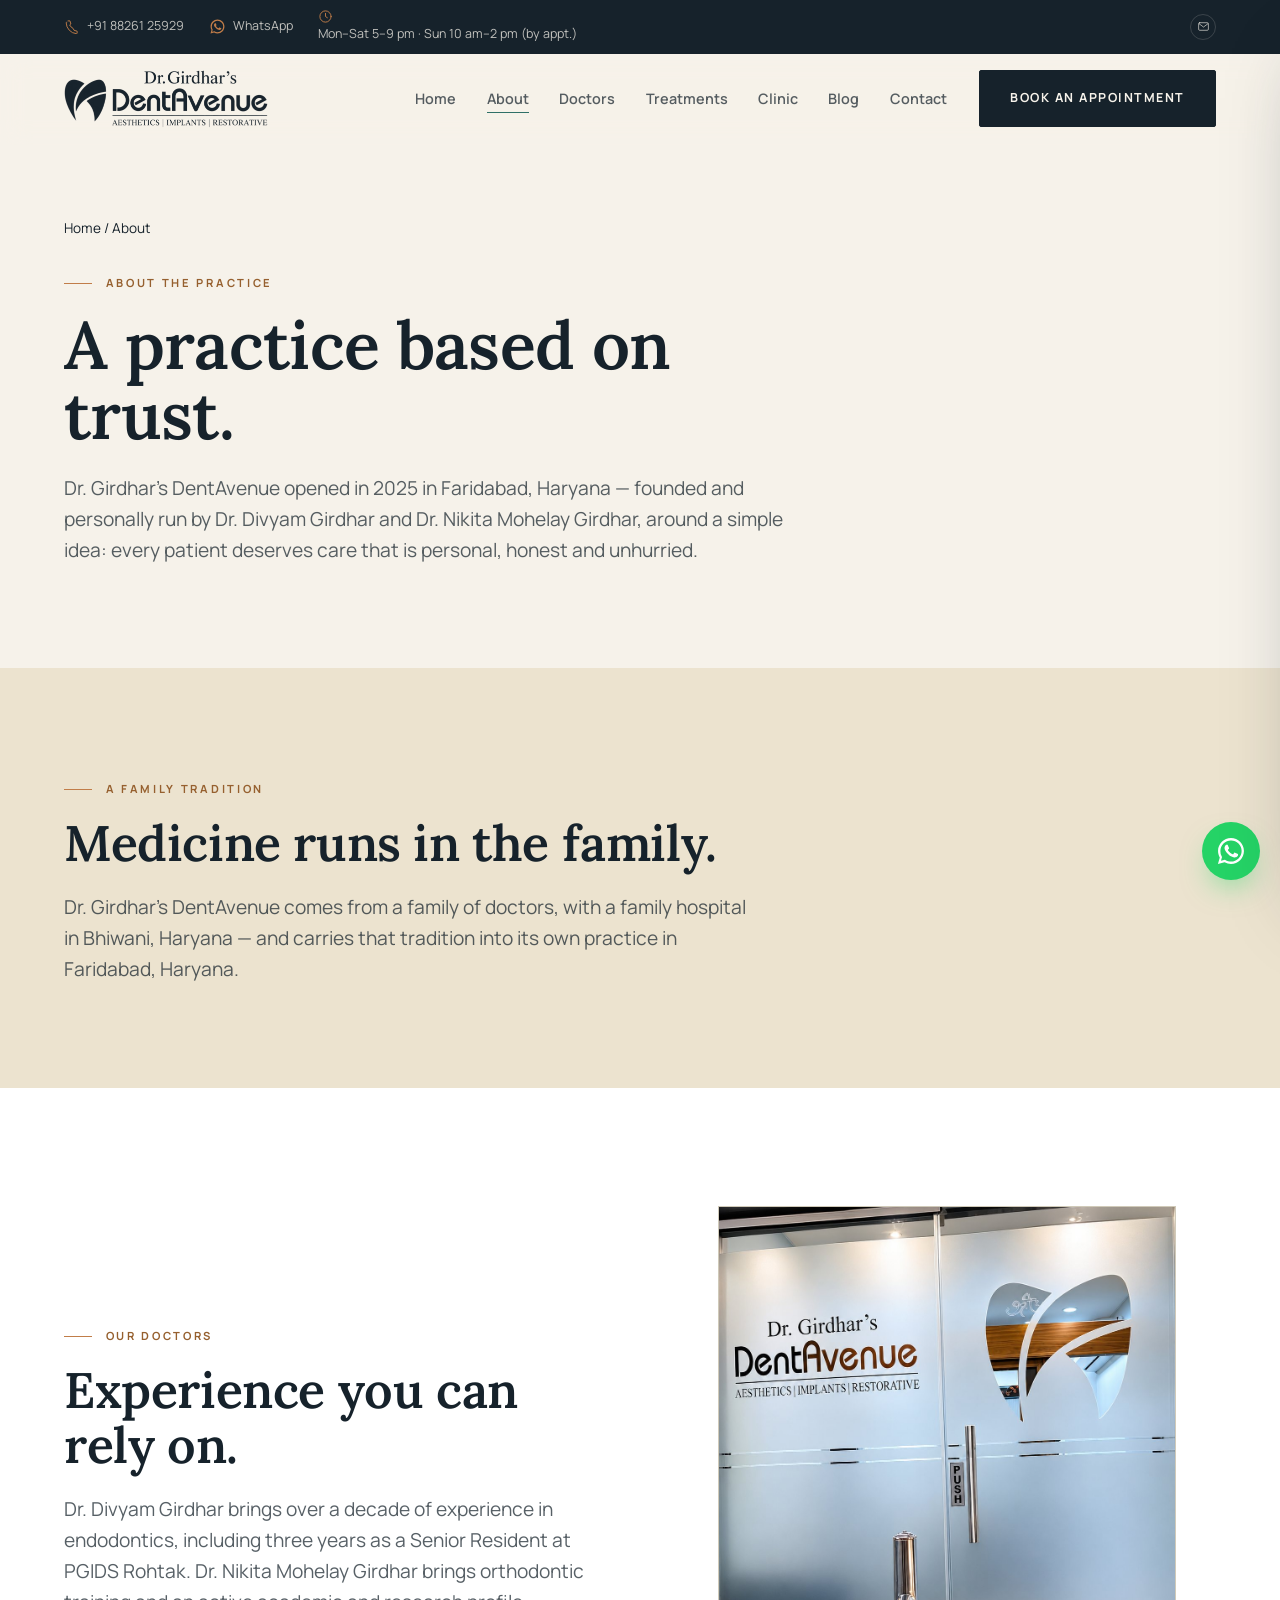
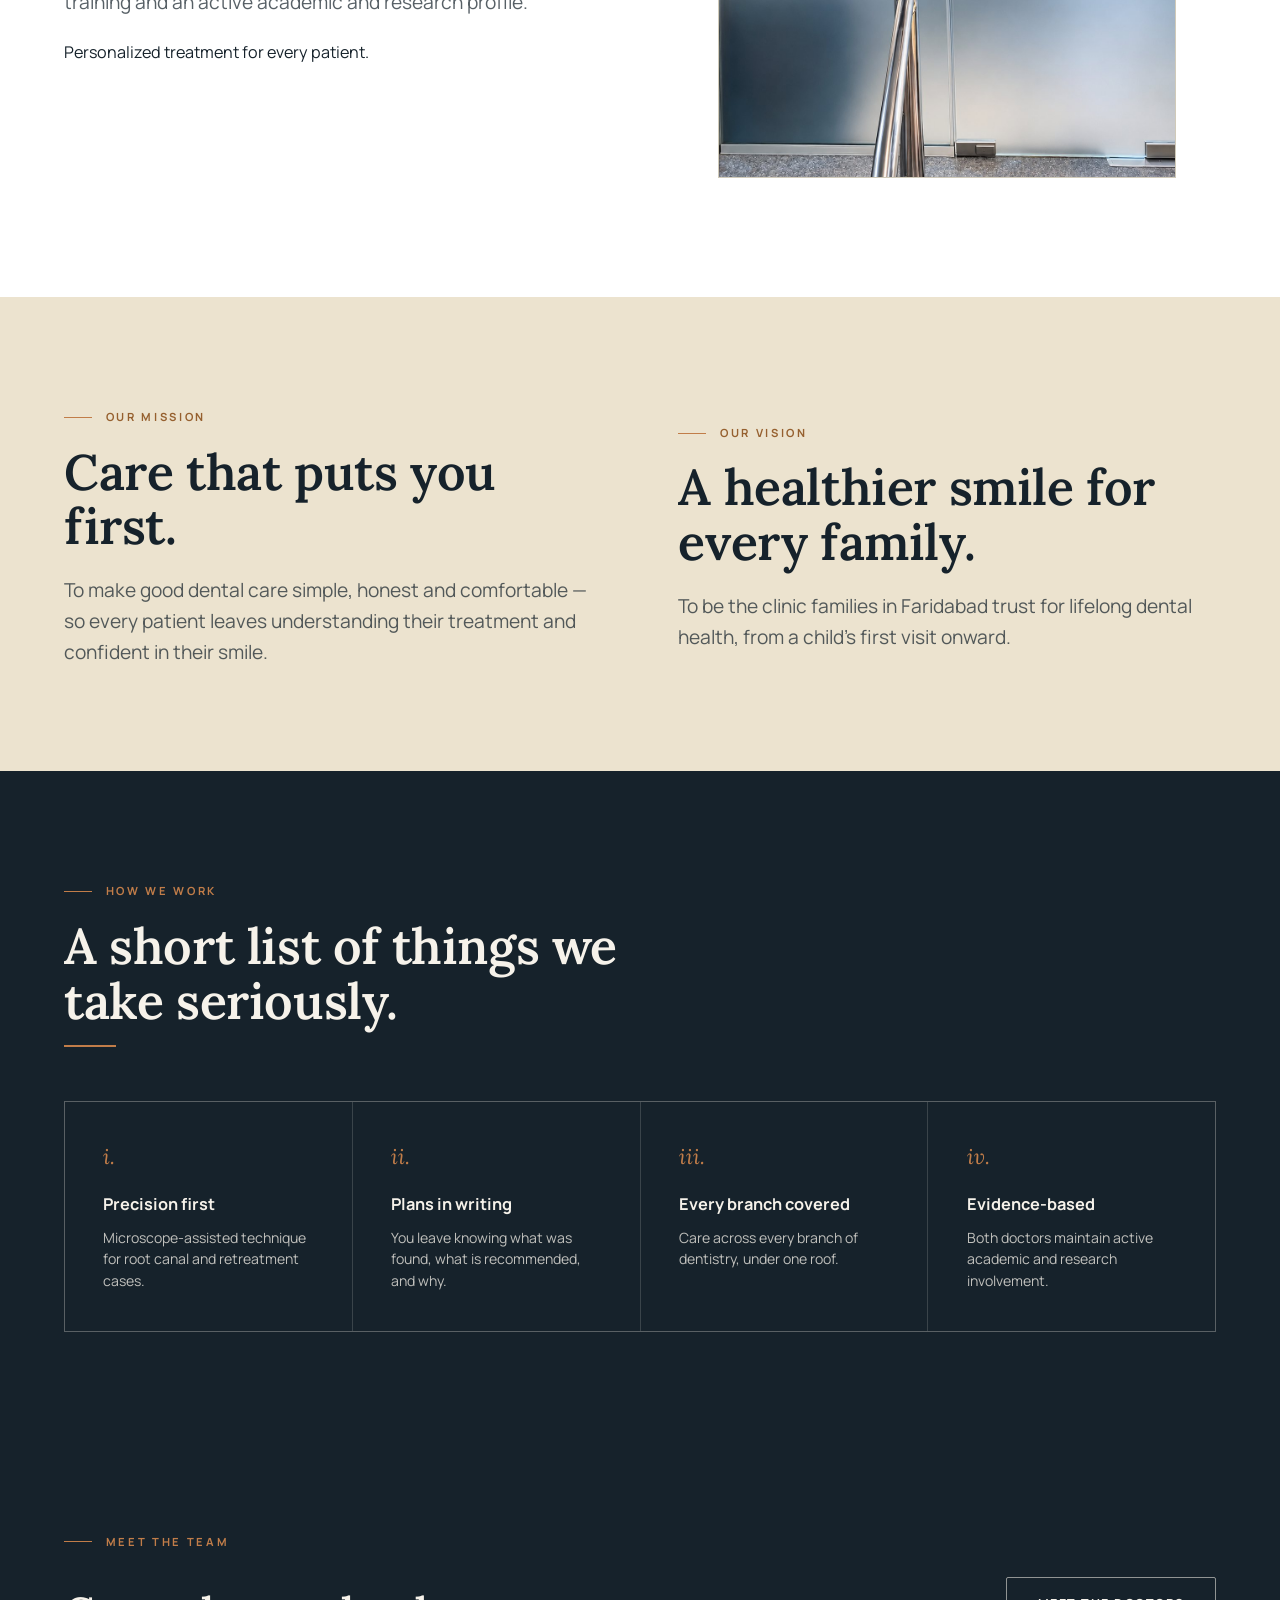
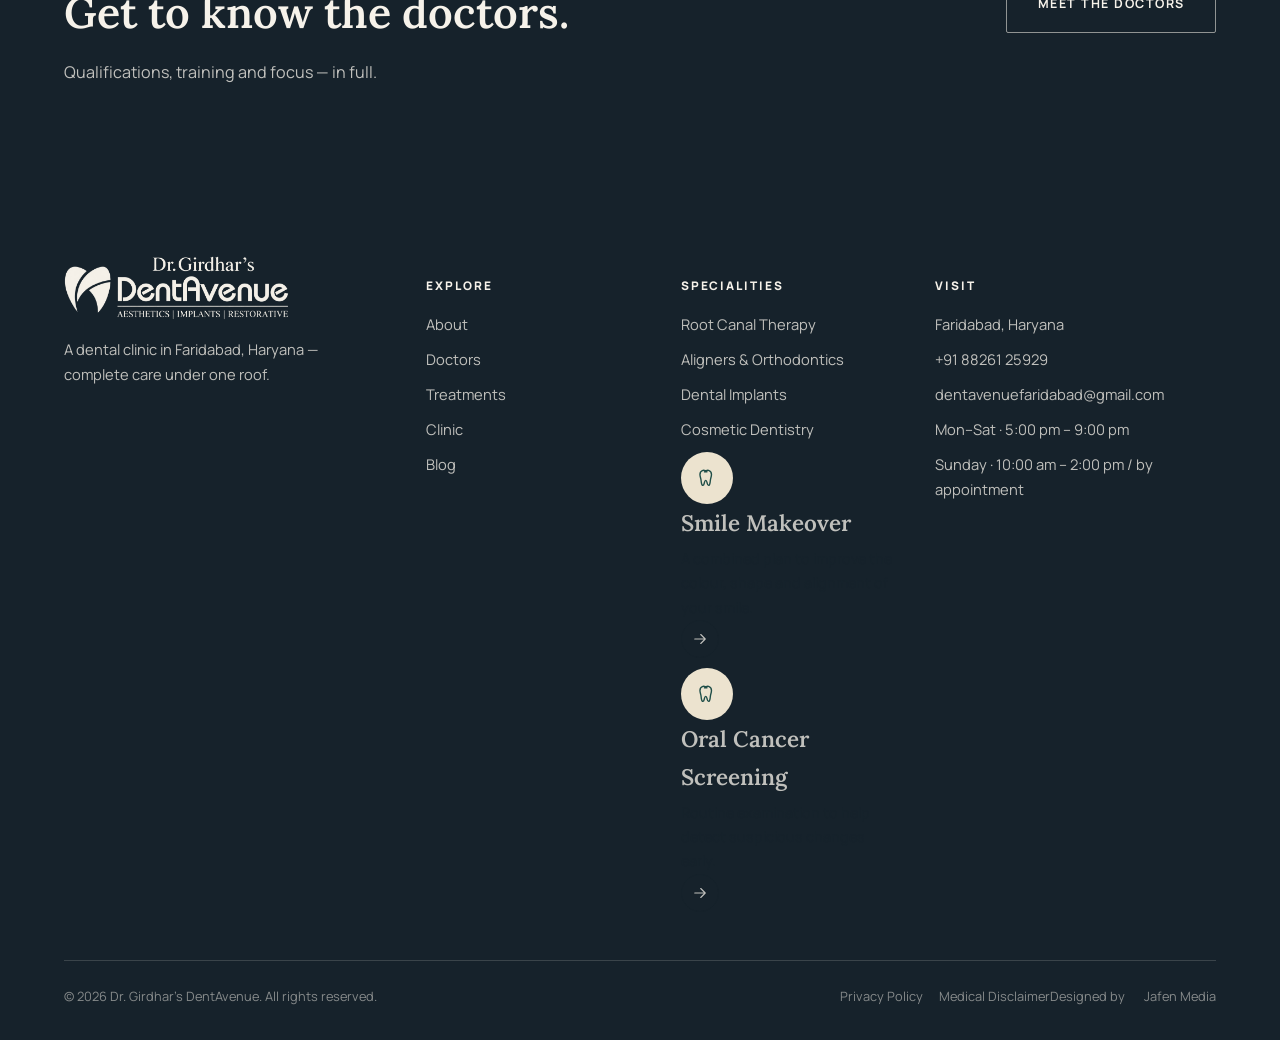
==== about.html @ b812deb0 "Replace borrowed placeholder photos with the clinic's real photos Adds exterior, treatment room, wai" ====
<!DOCTYPE html>
<html lang="en">
<head>
<meta charset="UTF-8">
<meta name="viewport" content="width=device-width, initial-scale=1">
<title>About — Dr. Girdhar's DentAvenue</title>
<meta name="description" content="The philosophy behind Dr. Girdhar's DentAvenue, Faridabad.">
<link rel="preconnect" href="https://fonts.googleapis.com"><link rel="preconnect" href="https://fonts.gstatic.com" crossorigin>
<link href="https://fonts.googleapis.com/css2?family=Lora:ital,wght@0,500;0,600;0,700;1,500&family=Manrope:wght@400;500;600;700;800&display=swap" rel="stylesheet">
<link rel="stylesheet" href="assets/css/site.css?v=e7af5d91">

</head>
<body>
<a class="skip-link" href="#main">Skip to content</a>

<div class="topbar"><div class="wrap topbar__row">
<div class="topbar__info">
<a href="tel:+918826125929"><svg class="ic" viewBox="0 0 24 24" width="18" height="18" fill="none" stroke="currentColor" stroke-width="1.5" stroke-linecap="round" stroke-linejoin="round" aria-hidden="true"><path d="M6.5 3h3l1.5 5-2 1.5a12 12 0 0 0 5.5 5.5L16 18l5 1.5v3a1 1 0 0 1-1.1 1A18 18 0 0 1 3.5 6.1 1 1 0 0 1 4.5 5"/></svg><span>+91 88261 25929</span></a>
<a href="https://wa.me/918826125929?text=Hello%20Dr.%20Girdhar%27s%20DentAvenue%2C%20how%20can%20I%20help%20you%3F" target="_blank" rel="noopener"><svg class="ic" viewBox="0 0 24 24" width="18" height="18" fill="currentColor" aria-hidden="true"><path d="M17.47 14.38c-.29-.14-1.7-.84-1.96-.94-.26-.1-.45-.14-.64.15-.19.29-.74.94-.91 1.13-.17.19-.34.21-.62.07-.29-.14-1.21-.45-2.3-1.42-.85-.76-1.42-1.7-1.59-1.98-.17-.29-.02-.44.13-.58.13-.13.29-.34.43-.51.14-.17.19-.29.29-.48.1-.19.05-.36-.02-.51-.07-.14-.64-1.55-.88-2.12-.23-.55-.47-.48-.64-.48h-.55c-.19 0-.5.07-.76.36-.26.29-1 .98-1 2.38 0 1.4 1.02 2.76 1.17 2.95.14.19 2.01 3.08 4.88 4.32.68.29 1.21.47 1.63.6.68.22 1.31.19 1.8.12.55-.08 1.7-.69 1.94-1.36.24-.67.24-1.24.17-1.36-.07-.12-.26-.19-.55-.33z"/><path d="M12 .9C5.87.9.9 5.87.9 12c0 1.95.51 3.86 1.48 5.55L.8 23.1l5.68-1.49A11.06 11.06 0 0 0 12 23.1c6.13 0 11.1-4.97 11.1-11.1S18.13.9 12 .9zm0 20.2c-1.72 0-3.4-.46-4.87-1.34l-.35-.21-3.37.89.9-3.29-.23-.35A9.06 9.06 0 0 1 2.9 12 9.1 9.1 0 1 1 12 21.1z"/></svg><span>WhatsApp</span></a>
<span><svg class="ic" viewBox="0 0 24 24" width="18" height="18" fill="none" stroke="currentColor" stroke-width="1.5" stroke-linecap="round" stroke-linejoin="round" aria-hidden="true"><circle cx="12" cy="12" r="9"/><path d="M12 7v5l3 2"/></svg><span>Mon–Sat 5–9 pm · Sun 10 am–2 pm (by appt.)</span></span>
</div>
<div class="topbar__soc">
<a href="mailto:dentavenuefaridabad@gmail.com" aria-label="Email"><svg class="ic" viewBox="0 0 24 24" width="18" height="18" fill="none" stroke="currentColor" stroke-width="1.5" stroke-linecap="round" stroke-linejoin="round" aria-hidden="true"><rect x="3" y="5" width="18" height="14" rx="2"/><path d="M4 7l8 6 8-6"/></svg></a>
</div>
</div></div>

<header class="site-header" data-header>
<div class="wrap nav">
<a class="brand" href="index.html">
<img class="brand__logo" src="assets/img/logo-dark.png" alt="Dr. Girdhar's DentAvenue">
</a>
<ul class="nav__menu"><li><a href="index.html">Home</a></li><li><a href="about.html" aria-current="page">About</a></li><li><a href="doctors.html">Doctors</a></li><li><a href="treatments.html">Treatments</a></li><li><a href="clinic.html">Clinic</a></li><li><a href="blog.html">Blog</a></li><li><a href="contact.html">Contact</a></li></ul>
<a class="btn nav__cta" href="https://wa.me/918826125929?text=Hello%20Dr.%20Girdhar%27s%20DentAvenue%2C%20I%20would%20like%20to%20book%20an%20appointment." target="_blank" rel="noopener">Book an Appointment</a>
<button class="nav__toggle" data-nav-toggle aria-label="Open menu" aria-expanded="false"><svg viewBox="0 0 24 24" width="18" height="18" fill="none" stroke="currentColor" stroke-width="1.6" aria-hidden="true"><path d="M3 6h18M3 12h18M3 18h18"/></svg></button>
</div>
</header>

<div class="nav-scrim" data-nav-scrim></div>
<nav class="mobile-nav" data-mobile-nav aria-label="Mobile">
<button class="mobile-nav__close" data-nav-close aria-label="Close menu"><svg viewBox="0 0 24 24" width="20" height="20" fill="none" stroke="currentColor" stroke-width="1.6" aria-hidden="true"><path d="M6 6l12 12M18 6L6 18"/></svg></button>
<ul><li><a href="index.html">Home</a></li><li><a href="about.html">About</a></li><li><a href="doctors.html">Doctors</a></li><li><a href="treatments.html">Treatments</a></li><li><a href="clinic.html">Clinic</a></li><li><a href="blog.html">Blog</a></li><li><a href="contact.html">Contact</a></li></ul>
<a class="btn" style="width:100%;justify-content:center" href="https://wa.me/918826125929?text=Hello%20Dr.%20Girdhar%27s%20DentAvenue%2C%20I%20would%20like%20to%20book%20an%20appointment." target="_blank" rel="noopener">Book an Appointment</a>
</nav>

<main id="main">
<section class="section" style="padding-top:clamp(3rem,6vw,4.5rem)"><div class="wrap">
<nav aria-label="Breadcrumb" class="muted" style="font-size:.85rem;margin-bottom:1.6rem"><a href="index.html">Home</a> / About</nav>
<span class="eyebrow">About the practice</span>
<h1 class="display-1" style="max-width:17ch">A practice based on trust.</h1>
<p class="lead" style="margin-top:1.4rem;max-width:60ch">Dr. Girdhar's DentAvenue opened in 2025 in Faridabad, Haryana — founded and personally run by Dr. Divyam Girdhar and Dr. Nikita Mohelay Girdhar, around a simple idea: every patient deserves care that is personal, honest and unhurried.</p>
</div></section><section class="section bg-band"><div class="wrap">
<div data-reveal style="max-width:70ch">
<span class="eyebrow">A family tradition</span>
<h2 class="display-2">Medicine runs in the family.</h2>
<p class="lead" style="margin-top:1.3rem">Dr. Girdhar's DentAvenue comes from a family of doctors, with a family hospital in Bhiwani, Haryana — and carries that tradition into its own practice in Faridabad, Haryana.</p>
</div>
</div></section><section class="section bg-card"><div class="wrap split split--rev">
<div class="split__media" data-reveal><figure class="frame frame--tall frame--duo"><img src="assets/img/entrance.jpg" alt="Clinic entrance"></figure></div>
<div data-reveal>
<span class="eyebrow">Our doctors</span>
<h2 class="display-2">Experience you can rely on.</h2>
<p class="lead" style="margin-top:1.3rem">Dr. Divyam Girdhar brings over a decade of experience in endodontics, including three years as a Senior Resident at PGIDS Rohtak. Dr. Nikita Mohelay Girdhar brings orthodontic training and an active academic and research profile.</p>
<p class="muted" style="margin-top:1rem">Personalized treatment for every patient.</p>
</div>
</div></section><section class="section bg-band"><div class="wrap split">
<div data-reveal><span class="eyebrow">Our mission</span><h2 class="display-2">Care that puts you first.</h2><p class="lead" style="margin-top:1.3rem">To make good dental care simple, honest and comfortable — so every patient leaves understanding their treatment and confident in their smile.</p></div>
<div data-reveal><span class="eyebrow">Our vision</span><h2 class="display-2">A healthier smile for every family.</h2><p class="lead" style="margin-top:1.3rem">To be the clinic families in Faridabad trust for lifelong dental health, from a child's first visit onward.</p></div>
</div></section><section class="section bg-ink"><div class="wrap">
<div class="section-head" data-reveal><span class="eyebrow  eyebrow--light">How we work</span><h2 class="display-2">A short list of things we take seriously.</h2><span class="section-head__rule"></span></div>
<div class="feat-grid stagger" data-reveal>
<div class="feat"><span class="feat__no">i.</span><h3>Precision first</h3><p>Microscope-assisted technique for root canal and retreatment cases.</p></div>
<div class="feat"><span class="feat__no">ii.</span><h3>Plans in writing</h3><p>You leave knowing what was found, what is recommended, and why.</p></div>
<div class="feat"><span class="feat__no">iii.</span><h3>Every branch covered</h3><p>Care across every branch of dentistry, under one roof.</p></div>
<div class="feat"><span class="feat__no">iv.</span><h3>Evidence-based</h3><p>Both doctors maintain active academic and research involvement.</p></div>
</div>
</div></section><section class="ctaband"><div class="wrap ctaband__row" data-reveal>
<div><span class="eyebrow eyebrow--light">Meet the team</span><h2>Get to know the doctors.</h2><p>Qualifications, training and focus — in full.</p></div>
<div class="ctaband__btns"><a class="btn btn--cream" href="doctors.html">Meet the Doctors</a></div>
</div></section>
</main>

<footer class="site-footer">
<div class="wrap footer-grid">
<div>
<img class="footer-logo" src="assets/img/logo-light.png" alt="Dr. Girdhar's DentAvenue">
<p class="footer-brand__stmt">A dental clinic in Faridabad, Haryana — complete care under one roof.</p>
</div>
<div class="footer-col"><h5>Explore</h5><ul>
<li><a href="about.html">About</a></li><li><a href="doctors.html">Doctors</a></li>
<li><a href="treatments.html">Treatments</a></li><li><a href="clinic.html">Clinic</a></li><li><a href="blog.html">Blog</a></li></ul></div>
<div class="footer-col"><h5>Specialities</h5><ul>
<li><a href="treatments.html#root-canal">Root Canal Therapy</a></li><li><a href="treatments.html#aligners">Aligners &amp; Orthodontics</a></li>
<li><a href="treatments.html#implants">Dental Implants</a></li><li><a href="treatments.html#cosmetic">Cosmetic Dentistry</a></li>
<li><a href="treatments.html#cosmetic"><span class="tlist__ic"><svg class="ic" viewBox="0 0 24 24" width="22" height="22" fill="none" stroke="currentColor" stroke-width="1.5" stroke-linecap="round" stroke-linejoin="round" aria-hidden="true"><path d="M12 5.2c-1.6-1.3-3.1-1.9-4.5-1.5-1.9.5-3.2 2.2-3.2 4.5 0 1.7.4 2.9.9 4.5.3 1.3.4 2.6.6 4 .2 1.5.5 3.3 1.7 3.3s1.3-1.4 1.6-2.8c.3-1.3.6-2.6 1.5-2.6s1.2 1.3 1.5 2.6c.3 1.4.5 2.8 1.6 2.8 1.2 0 1.5-1.8 1.7-3.3.2-1.4.3-2.7.6-4 .5-1.6.9-2.8.9-4.5 0-2.3-1.3-4-3.2-4.5-1.4-.4-2.9.2-4.5 1.5z"/></svg></span><span class="tlist__body"><h3>Smile Makeover</h3><p>A combined plan to improve the colour, shape and alignment of your smile.</p></span><span class="tlist__arrow"><svg class="ic" viewBox="0 0 24 24" width="18" height="18" fill="none" stroke="currentColor" stroke-width="1.5" stroke-linecap="round" stroke-linejoin="round" aria-hidden="true"><path d="M5 12h14M13 6l6 6-6 6"/></svg></span></a></li>
<li><a href="treatments.html#screening"><span class="tlist__ic"><svg class="ic" viewBox="0 0 24 24" width="22" height="22" fill="none" stroke="currentColor" stroke-width="1.5" stroke-linecap="round" stroke-linejoin="round" aria-hidden="true"><path d="M12 5.2c-1.6-1.3-3.1-1.9-4.5-1.5-1.9.5-3.2 2.2-3.2 4.5 0 1.7.4 2.9.9 4.5.3 1.3.4 2.6.6 4 .2 1.5.5 3.3 1.7 3.3s1.3-1.4 1.6-2.8c.3-1.3.6-2.6 1.5-2.6s1.2 1.3 1.5 2.6c.3 1.4.5 2.8 1.6 2.8 1.2 0 1.5-1.8 1.7-3.3.2-1.4.3-2.7.6-4 .5-1.6.9-2.8.9-4.5 0-2.3-1.3-4-3.2-4.5-1.4-.4-2.9.2-4.5 1.5z"/></svg></span><span class="tlist__body"><h3>Oral Cancer Screening</h3><p>Routine examination to help detect suspicious changes early.</p></span><span class="tlist__arrow"><svg class="ic" viewBox="0 0 24 24" width="18" height="18" fill="none" stroke="currentColor" stroke-width="1.5" stroke-linecap="round" stroke-linejoin="round" aria-hidden="true"><path d="M5 12h14M13 6l6 6-6 6"/></svg></span></a></li></ul></div>
<div class="footer-col"><h5>Visit</h5><ul>
<li>Faridabad, Haryana</li><li><a href="tel:+918826125929">+91 88261 25929</a></li>
<li><a href="mailto:dentavenuefaridabad@gmail.com">dentavenuefaridabad@gmail.com</a></li><li>Mon–Sat · 5:00 pm – 9:00 pm</li><li>Sunday · 10:00 am – 2:00 pm / by appointment</li></ul></div>
</div>
<div class="wrap footer-bottom">
<span>&copy; 2026 Dr. Girdhar's DentAvenue. All rights reserved.</span>
<span><a href="privacy.html">Privacy Policy</a><a href="disclaimer.html">Medical Disclaimer</a><span class="footer__credit">Designed by <a href="https://jafenmedia.com" target="_blank" rel="noopener">Jafen Media</a></span></span>
</div>
</footer>

<a class="wa-fab" href="https://wa.me/918826125929?text=Hello%20Dr.%20Girdhar%27s%20DentAvenue%2C%20how%20can%20I%20help%20you%3F" target="_blank" rel="noopener" aria-label="Chat on WhatsApp"><svg class="ic" viewBox="0 0 24 24" width="18" height="18" fill="currentColor" aria-hidden="true"><path d="M17.47 14.38c-.29-.14-1.7-.84-1.96-.94-.26-.1-.45-.14-.64.15-.19.29-.74.94-.91 1.13-.17.19-.34.21-.62.07-.29-.14-1.21-.45-2.3-1.42-.85-.76-1.42-1.7-1.59-1.98-.17-.29-.02-.44.13-.58.13-.13.29-.34.43-.51.14-.17.19-.29.29-.48.1-.19.05-.36-.02-.51-.07-.14-.64-1.55-.88-2.12-.23-.55-.47-.48-.64-.48h-.55c-.19 0-.5.07-.76.36-.26.29-1 .98-1 2.38 0 1.4 1.02 2.76 1.17 2.95.14.19 2.01 3.08 4.88 4.32.68.29 1.21.47 1.63.6.68.22 1.31.19 1.8.12.55-.08 1.7-.69 1.94-1.36.24-.67.24-1.24.17-1.36-.07-.12-.26-.19-.55-.33z"/><path d="M12 .9C5.87.9.9 5.87.9 12c0 1.95.51 3.86 1.48 5.55L.8 23.1l5.68-1.49A11.06 11.06 0 0 0 12 23.1c6.13 0 11.1-4.97 11.1-11.1S18.13.9 12 .9zm0 20.2c-1.72 0-3.4-.46-4.87-1.34l-.35-.21-3.37.89.9-3.29-.23-.35A9.06 9.06 0 0 1 2.9 12 9.1 9.1 0 1 1 12 21.1z"/></svg></a>
<nav class="mobar" aria-label="Quick contact"><div class="mobar__row">
<a href="tel:+918826125929"><svg class="ic" viewBox="0 0 24 24" width="18" height="18" fill="none" stroke="currentColor" stroke-width="1.5" stroke-linecap="round" stroke-linejoin="round" aria-hidden="true"><path d="M6.5 3h3l1.5 5-2 1.5a12 12 0 0 0 5.5 5.5L16 18l5 1.5v3a1 1 0 0 1-1.1 1A18 18 0 0 1 3.5 6.1 1 1 0 0 1 4.5 5"/></svg><span>Call</span></a>
<a href="https://wa.me/918826125929?text=Hello%20Dr.%20Girdhar%27s%20DentAvenue%2C%20how%20can%20I%20help%20you%3F" target="_blank" rel="noopener"><svg class="ic" viewBox="0 0 24 24" width="18" height="18" fill="currentColor" aria-hidden="true"><path d="M17.47 14.38c-.29-.14-1.7-.84-1.96-.94-.26-.1-.45-.14-.64.15-.19.29-.74.94-.91 1.13-.17.19-.34.21-.62.07-.29-.14-1.21-.45-2.3-1.42-.85-.76-1.42-1.7-1.59-1.98-.17-.29-.02-.44.13-.58.13-.13.29-.34.43-.51.14-.17.19-.29.29-.48.1-.19.05-.36-.02-.51-.07-.14-.64-1.55-.88-2.12-.23-.55-.47-.48-.64-.48h-.55c-.19 0-.5.07-.76.36-.26.29-1 .98-1 2.38 0 1.4 1.02 2.76 1.17 2.95.14.19 2.01 3.08 4.88 4.32.68.29 1.21.47 1.63.6.68.22 1.31.19 1.8.12.55-.08 1.7-.69 1.94-1.36.24-.67.24-1.24.17-1.36-.07-.12-.26-.19-.55-.33z"/><path d="M12 .9C5.87.9.9 5.87.9 12c0 1.95.51 3.86 1.48 5.55L.8 23.1l5.68-1.49A11.06 11.06 0 0 0 12 23.1c6.13 0 11.1-4.97 11.1-11.1S18.13.9 12 .9zm0 20.2c-1.72 0-3.4-.46-4.87-1.34l-.35-.21-3.37.89.9-3.29-.23-.35A9.06 9.06 0 0 1 2.9 12 9.1 9.1 0 1 1 12 21.1z"/></svg><span>Chat</span></a>
<a class="is-primary" href="https://wa.me/918826125929?text=Hello%20Dr.%20Girdhar%27s%20DentAvenue%2C%20I%20would%20like%20to%20book%20an%20appointment." target="_blank" rel="noopener"><svg class="ic" viewBox="0 0 24 24" width="18" height="18" fill="none" stroke="currentColor" stroke-width="1.5" stroke-linecap="round" stroke-linejoin="round" aria-hidden="true"><path d="M5 12h14M13 6l6 6-6 6"/></svg><span>Book</span></a>
</div></nav>

<script src="assets/js/site.js?v=7b9635f5"></script>
</body>
</html>
---- assets/css/site.css ----
/* =============================================================
   DR. GIRDHAR'S DENTAVENUE — Faridabad
   Identity: deep navy-teal + warm bone + copper accent.
   Specialist-led (Endodontics + Orthodontics), academic credibility.
   Lora (serif) + Manrope (sans). Built from scratch.
   ============================================================= */

:root{
  --ink:        #16222B;
  --ink-70:     rgba(22,34,43,.72);
  --ink-55:     rgba(22,34,43,.55);
  --ink-35:     rgba(22,34,43,.32);
  --paper:      #F6F2EA;
  --paper-2:    #ECE3CF;
  --card:       #FFFFFF;
  --line:       rgba(22,34,43,.13);
  --line-soft:  rgba(22,34,43,.08);

  --teal:       #2F7067;
  --teal-d:     #1F4E48;
  --teal-lt:    #7FAEA6;
  --copper:     #C17D49;
  --copper-d:   #96602F;

  --cream:      #F6F2EA;
  --cream-70:   rgba(246,242,234,.76);
  --line-dark:  rgba(246,242,234,.16);

  --wa:         #25D366;

  --f-serif: "Lora", Georgia, serif;
  --f-sans:  "Manrope", system-ui, -apple-system, "Segoe UI", sans-serif;

  --wrap: 1240px;
  --gutter: clamp(20px, 5vw, 64px);
  --ease: cubic-bezier(.22,.61,.36,1);
  --ease-out: cubic-bezier(.16,1,.3,1);
  --shadow-sm: 0 2px 12px rgba(22,34,43,.07);
  --shadow: 0 34px 80px -36px rgba(22,34,43,.42);
}

*, *::before, *::after{ box-sizing:border-box; }
html{ scroll-behavior:smooth; -webkit-text-size-adjust:100%; }
@media (prefers-reduced-motion:reduce){ html{ scroll-behavior:auto; } }

body{
  margin:0; background:var(--paper); color:var(--ink);
  font-family:var(--f-sans); font-size:1.01rem; line-height:1.68; font-weight:400;
  -webkit-font-smoothing:antialiased; text-rendering:optimizeLegibility; overflow-x:hidden;
}
img, svg{ max-width:100%; display:block; }
a{ color:inherit; text-decoration:none; }
h1,h2,h3,h4{ margin:0; font-weight:500; }
p{ margin:0 0 1.1em; }
p:last-child{ margin-bottom:0; }
::selection{ background:var(--teal); color:#fff; }
:focus-visible{ outline:2px solid var(--teal); outline-offset:3px; }

.wrap{ width:min(100% - 2 * var(--gutter), var(--wrap)); margin-inline:auto; }
.skip-link{ position:absolute; left:-999px; top:0; background:var(--ink); color:var(--cream); padding:.8rem 1.2rem; z-index:300; }
.skip-link:focus{ left:16px; top:16px; }

/* ------------------------------ Type ------------------------------ */
.eyebrow{ display:inline-flex; align-items:center; gap:.85rem; font-weight:700; font-size:.7rem; letter-spacing:.24em; text-transform:uppercase; color:var(--copper-d); margin:0 0 1.1rem; }
.eyebrow::before{ content:""; width:28px; height:1px; background:var(--copper); }
.eyebrow--light{ color:var(--copper); }
.eyebrow--center{ padding-left:0; }
.eyebrow--center::before{ display:none; }

.display-1{ font-family:var(--f-serif); font-weight:600; font-size:clamp(2.6rem,5.2vw,4.6rem); line-height:1.05; letter-spacing:-.01em; }
.display-2{ font-family:var(--f-serif); font-weight:600; font-size:clamp(2.05rem,3.9vw,3.2rem); line-height:1.1; letter-spacing:-.008em; }
.display-3{ font-family:var(--f-serif); font-weight:600; font-size:clamp(1.45rem,2.5vw,2rem); line-height:1.18; letter-spacing:-.005em; }
.ital{ font-style:italic; font-weight:400; }
.lead{ font-size:clamp(1.05rem,1.5vw,1.2rem); color:var(--ink-70); line-height:1.62; }
.mut{ color:var(--ink-55); }
.measure{ max-width:56ch; }

.section-head{ max-width:640px; margin-bottom:clamp(2.2rem,5vw,3.4rem); }
.section-head__rule{ display:block; width:52px; height:2px; background:var(--copper); margin-top:1rem; }
.section-head.is-center .section-head__rule{ margin-inline:auto; }
.bg-ink .section-head__rule{ background:var(--copper); }
.section-head.is-center{ margin-inline:auto; text-align:center; }

/* ----------------------------- Buttons ----------------------------- */
.btn{ display:inline-flex; align-items:center; gap:.65rem; font-family:var(--f-sans); font-weight:700; font-size:.78rem; letter-spacing:.12em; text-transform:uppercase; padding:1.05rem 1.9rem; border-radius:2px; border:1px solid var(--ink); background:var(--ink); color:var(--cream); transition:background .35s var(--ease), color .35s var(--ease), border-color .35s var(--ease), transform .3s var(--ease); }
.btn:hover{ background:var(--teal); border-color:var(--teal); color:#fff; transform:translateY(-1px); }
.btn--line{ background:transparent; color:var(--ink); border-color:var(--ink); }
.btn--line:hover{ background:var(--ink); color:var(--cream); }
.btn--cream{ background:transparent; color:var(--cream); border-color:rgba(246,242,234,.55); }
.btn--cream:hover{ background:var(--cream); color:var(--ink); border-color:var(--cream); }

.text-link{ display:inline-flex; align-items:center; gap:.55rem; font-weight:700; font-size:.86rem; color:var(--ink); padding-bottom:.28rem; border-bottom:1px solid var(--line); transition:border-color .3s var(--ease), color .3s var(--ease); }
.text-link svg{ transition:transform .3s var(--ease); }
.text-link:hover{ border-color:var(--teal); color:var(--teal-d); }
.text-link:hover svg{ transform:translateX(4px); }
.text-link--light{ color:var(--cream); border-color:var(--line-dark); }
.text-link--light:hover{ border-color:var(--copper); color:var(--copper); }
.ic{ flex:none; }

/* ------------------------------ Topbar ------------------------------ */
.topbar{ background:var(--ink); color:var(--cream-70); font-size:.78rem; }
.topbar__row{ display:flex; align-items:center; justify-content:space-between; gap:1rem; padding:.55rem 0; flex-wrap:wrap; }
.topbar__info{ display:flex; gap:1.6rem; flex-wrap:wrap; }
.topbar__info a{ display:inline-flex; align-items:center; gap:.5rem; transition:color .25s; }
.topbar__info a:hover{ color:var(--copper); }
.topbar__info svg{ color:var(--copper); width:15px; height:15px; }
.topbar__soc{ display:flex; gap:.9rem; }
.topbar__soc a{ width:26px; height:26px; display:inline-flex; align-items:center; justify-content:center; border-radius:50%; border:1px solid var(--line-dark); transition:border-color .25s, color .25s; }
.topbar__soc a:hover{ border-color:var(--copper); color:var(--copper); }
.topbar__soc svg{ width:13px; height:13px; }
@media (max-width:760px){ .topbar__info span:last-child{ display:none; } }

/* ------------------------------ Header ------------------------------ */
.site-header{ position:sticky; top:0; z-index:100; background:color-mix(in srgb, var(--paper) 88%, transparent); backdrop-filter:blur(14px) saturate(140%); border-bottom:1px solid transparent; transition:border-color .3s, box-shadow .3s; }
.site-header.scrolled{ border-color:var(--line); box-shadow:var(--shadow-sm); }
.nav{ display:flex; align-items:center; gap:2rem; padding:1rem 0; }
.brand{ display:inline-flex; align-items:center; gap:.75rem; }
.brand__mark{ width:44px; height:44px; border-radius:50%; border:1.5px solid var(--teal); display:inline-flex; align-items:center; justify-content:center; color:var(--teal); flex:none; }
.brand__mark svg{ width:22px; height:22px; }
.brand__word{ display:flex; flex-direction:column; line-height:1; gap:3px; }
.brand__name{ font-family:var(--f-sans); font-weight:800; font-size:1.02rem; color:var(--ink); letter-spacing:.06em; text-transform:uppercase; }
.brand__tag{ font-family:var(--f-sans); font-size:.56rem; letter-spacing:.24em; text-transform:uppercase; color:var(--copper-d); font-weight:700; margin-top:.15rem; }
.nav__menu{ list-style:none; display:flex; gap:1.9rem; margin:0 0 0 auto; padding:0; }
.nav__menu a{ font-size:.9rem; font-weight:600; color:var(--ink-70); position:relative; padding:.3rem 0; }
.nav__menu a::after{ content:""; position:absolute; left:0; bottom:0; width:0; height:1px; background:var(--teal); transition:width .3s var(--ease); }
.nav__menu a:hover{ color:var(--ink); }
.nav__menu a:hover::after, .nav__menu a[aria-current]::after{ width:100%; }
.nav__cta{ display:none; }
@media (min-width:1080px){ .nav__cta{ display:inline-flex; } }
.nav__toggle{ display:none; background:none; border:1px solid var(--line); border-radius:50%; width:44px; height:44px; align-items:center; justify-content:center; cursor:pointer; }
@media (max-width:1079px){ .nav__menu{ display:none; } .nav__toggle{ display:inline-flex; } }
.mobile-nav{ position:fixed; inset:0 0 0 auto; width:min(84vw,340px); background:var(--paper); z-index:200; transform:translateX(100%); transition:transform .45s var(--ease-out); box-shadow:var(--shadow); padding:6rem 2rem 2rem; overflow-y:auto; }
.mobile-nav.open{ transform:none; }
.mobile-nav ul{ list-style:none; margin:0 0 2rem; padding:0; display:grid; gap:1.3rem; }
.mobile-nav ul a{ font-family:var(--f-serif); font-size:1.5rem; color:var(--ink); }
.mobile-nav__close{ position:absolute; top:1.6rem; right:1.6rem; background:none; border:0; cursor:pointer; }
.nav-scrim{ position:fixed; inset:0; background:rgba(22,34,43,.4); z-index:190; opacity:0; visibility:hidden; transition:opacity .4s; }
.nav-scrim.show{ opacity:1; visibility:visible; }

/* ------------------------------ Hero (no real photos yet — pattern + text) ------------------------------ */
.hero{ position:relative; min-height:min(90vh,780px); display:flex; align-items:center; overflow:hidden; color:var(--cream); background:linear-gradient(155deg,#132029 0%,#1C3B38 55%,#2F7067 130%); }
.hero__pattern{ position:absolute; inset:0; opacity:.5; pointer-events:none; }
.hero__inner{ position:relative; z-index:3; width:100%; padding-block:clamp(3rem,7vw,4.5rem); }
.hero__grid{ display:grid; grid-template-columns:1.1fr .9fr; gap:clamp(2.4rem,6vw,5rem); align-items:center; }
.hero__eyebrow{ display:inline-flex; align-items:center; gap:.85rem; font-weight:700; font-size:.72rem; letter-spacing:.26em; text-transform:uppercase; color:var(--copper); margin-bottom:1.5rem; }
.hero__eyebrow::before{ content:""; width:32px; height:1px; background:var(--copper); }
.hero__title{ max-width:15ch; font-family:var(--f-serif); font-weight:600; font-size:clamp(2.6rem,5.4vw,4.4rem); line-height:1.06; letter-spacing:-.01em; color:var(--cream); }
.hero__title em{ font-style:italic; color:var(--copper); font-weight:500; }
.hero__lead{ margin:1.6rem 0 0; max-width:48ch; font-size:clamp(1.05rem,1.5vw,1.2rem); color:rgba(246,242,234,.86); }
.hero__actions{ display:flex; flex-wrap:wrap; align-items:center; gap:1.7rem; margin-top:2.3rem; }
.hero__ticket{ display:grid; grid-template-columns:repeat(2,auto); gap:clamp(1.6rem,4vw,3.6rem); margin-top:clamp(2.6rem,5vw,3.6rem); padding-top:1.7rem; border-top:1px solid var(--line-dark); }
.hero__ticket dt{ font-size:.65rem; font-weight:700; letter-spacing:.14em; text-transform:uppercase; color:var(--copper); margin:0 0 .5rem; }
.hero__ticket dd{ margin:0; font-size:.92rem; color:var(--cream); }
@media (max-width:640px){ .hero__ticket{ grid-template-columns:1fr; gap:1.1rem; } }
.hero__side{ position:relative; aspect-ratio:4/5; border:1px solid var(--line-dark); background:linear-gradient(170deg,rgba(255,255,255,.08),rgba(255,255,255,.02)); display:flex; flex-direction:column; align-items:center; justify-content:center; gap:1rem; text-align:center; padding:2rem; backdrop-filter:blur(2px); }
.hero__side.has-img{ padding:0; overflow:hidden; display:block; box-shadow:0 34px 80px -36px rgba(22,34,43,.5); }
.hero__side.has-img img{ width:100%; height:100%; object-fit:cover; }
.hero__side.has-img.is-slideshow img{ position:absolute; inset:0; opacity:0; transition:opacity 1.8s ease; }
.hero__side.has-img.is-slideshow img.is-active{ opacity:1; }
.hero__side.has-img::after{ content:""; position:absolute; inset:0; background:linear-gradient(200deg, rgba(22,34,43,.05), rgba(22,34,43,.35) 85%); pointer-events:none; }
.hero__side__tag{ position:absolute; left:16px; bottom:16px; z-index:2; background:rgba(22,34,43,.82); backdrop-filter:blur(6px); color:var(--cream); font-size:.7rem; font-weight:700; letter-spacing:.1em; text-transform:uppercase; padding:.6rem 1rem; }
.frame--duo img{ filter:none; }
.frame--duo::after{ display:none; content:""; position:absolute; inset:0; background:linear-gradient(155deg, rgba(47,112,103,.14), rgba(193,125,73,.08)); mix-blend-mode:multiply; pointer-events:none; }
.hero__side svg{ width:40px; height:40px; color:var(--copper); }
.hero__side span{ font-size:.85rem; color:rgba(246,242,234,.65); max-width:22ch; }
@media (max-width:900px){ .hero__grid{ grid-template-columns:1fr; } .hero__side{ order:-1; max-width:300px; margin-inline:auto; aspect-ratio:5/4; } }

/* ----------------------------- Fact strip ----------------------------- */
.factstrip{ background:var(--paper); border-bottom:1px solid var(--line); padding-block:clamp(2.4rem,5vw,3.6rem); }
.factstrip__row{ display:grid; grid-template-columns:repeat(4,1fr); }
.fact{ padding:0 clamp(1rem,2vw,1.8rem); border-left:1px solid var(--line); }
.fact:first-child{ border-left:0; padding-left:0; }
.fact__no{ display:block; font-family:var(--f-serif); font-style:italic; font-size:1.2rem; color:var(--teal); margin-bottom:.55rem; }
.fact h3{ font-size:.98rem; font-weight:700; margin:0 0 .35rem; }
.fact p{ margin:0; font-size:.86rem; color:var(--ink-55); line-height:1.5; }
@media (max-width:760px){
  .factstrip__row{ grid-template-columns:1fr 1fr; row-gap:1.8rem; }
  .fact{ border-left:0; padding-left:0; }
  .fact:nth-child(odd){ border-right:1px solid var(--line); padding-right:1.4rem; }
  .fact:nth-child(even){ padding-left:1.4rem; }
}

/* ------------------------------ Sections ------------------------------ */
.section{ padding-block:clamp(4rem,8vw,6.5rem); }
.bg-card{ background:var(--card); }
.bg-band{ background:var(--paper-2); }
.bg-ink{ background:var(--ink); color:var(--cream); }
.bg-ink .eyebrow{ color:var(--copper); }
.bg-ink .mut{ color:var(--cream-70); }

.split{ display:grid; grid-template-columns:1fr 1fr; gap:clamp(2.4rem,6vw,5.5rem); align-items:center; }
.split--rev .split__media{ order:2; }
@media (max-width:900px){ .split{ grid-template-columns:1fr; } .split--rev .split__media{ order:0; } }

.frame{ position:relative; overflow:hidden; border:1px solid var(--line); background:var(--paper-2); }
.frame img{ width:100%; height:100%; object-fit:cover; display:block; transition:transform 1.4s var(--ease); }
.frame:hover img{ transform:scale(1.045); }
.frame--tall{ aspect-ratio:4/5; }
.frame--wide{ aspect-ratio:16/10; }
.frame--sq{ aspect-ratio:1/1; }
.frame__tag{ position:absolute; left:16px; bottom:16px; z-index:2; background:var(--ink); color:var(--cream); font-size:.7rem; font-weight:700; letter-spacing:.08em; padding:.55rem .95rem; }
.ph-frame{ position:relative; overflow:hidden; border:1px dashed var(--line); background:linear-gradient(170deg,var(--paper-2),var(--card)); display:flex; flex-direction:column; align-items:center; justify-content:center; gap:.8rem; text-align:center; padding:1.6rem; color:var(--teal-d); }
.ph-frame svg{ width:34px; height:34px; }
.ph-frame span{ font-size:.82rem; font-weight:700; color:var(--ink-55); }

/* ------------------------------ Ledger list ------------------------------ */
.ledger{ list-style:none; margin:0; padding:0; }
.ledger li{ display:grid; grid-template-columns:auto 1fr auto; gap:clamp(1rem,3vw,2.6rem); align-items:baseline; padding:clamp(1.5rem,3vw,2.1rem) 0; border-top:1px solid var(--line); }
.ledger li:last-child{ border-bottom:1px solid var(--line); }
.ledger__no{ font-family:var(--f-serif); font-style:italic; color:var(--teal); font-size:1.05rem; }
.ledger__t{ font-family:var(--f-serif); font-weight:600; font-size:clamp(1.25rem,2.4vw,1.75rem); color:var(--ink); }
.ledger__d{ margin-top:.4rem; color:var(--ink-55); max-width:56ch; font-size:.95rem; }
.ledger__more{ justify-self:end; }
.bg-ink .ledger li{ border-top-color:var(--line-dark); }
.bg-ink .ledger li:last-child{ border-bottom-color:var(--line-dark); }
.bg-ink .ledger__no{ color:var(--copper); }
.bg-ink .ledger__t{ color:var(--cream); }
@media (max-width:700px){ .ledger li{ grid-template-columns:1fr; } .ledger__more{ justify-self:start; margin-top:.6rem; } }

/* ------------------------------ Treatment index list ------------------------------ */
.tlist{ list-style:none; margin:0; padding:0; }
.tlist li{ border-top:1px solid var(--line); }
.tlist li:last-child{ border-bottom:1px solid var(--line); }
.tlist a{ display:grid; grid-template-columns:auto 1fr auto; align-items:center; gap:clamp(1.2rem,3vw,2.4rem); padding:clamp(1.3rem,2.6vw,1.9rem) 0; }
.tlist__ic{ width:52px; height:52px; border-radius:50%; background:var(--paper-2); display:inline-flex; align-items:center; justify-content:center; color:var(--teal-d); flex:none; transition:background .3s var(--ease), color .3s var(--ease); }
.tlist a:hover .tlist__ic{ background:var(--teal); color:#fff; }
.tlist__body h3{ font-family:var(--f-serif); font-weight:600; font-size:clamp(1.15rem,2vw,1.4rem); }
.tlist__body p{ margin:.35rem 0 0; color:var(--ink-55); font-size:.9rem; max-width:60ch; }
.tlist__arrow{ width:38px; height:38px; border-radius:50%; border:1px solid var(--line); display:inline-flex; align-items:center; justify-content:center; transition:background .3s var(--ease), border-color .3s var(--ease), color .3s var(--ease); }
.tlist a:hover .tlist__arrow{ background:var(--teal); border-color:var(--teal); color:#fff; }
@media (max-width:600px){ .tlist__arrow{ display:none; } }

/* ------------------------------ Numbered feature cards ------------------------------ */
.feat-grid{ display:grid; grid-template-columns:repeat(4,1fr); gap:1px; background:var(--line); border:1px solid var(--line); }
.feat{ background:var(--card); padding:clamp(1.8rem,3vw,2.4rem); transition:background .4s var(--ease); }
.feat:hover{ background:var(--paper); }
.feat__no{ font-family:var(--f-serif); font-style:italic; color:var(--teal); font-size:1.3rem; display:block; margin-bottom:1rem; }
.feat h3{ font-size:1.02rem; font-weight:700; margin-bottom:.5rem; }
.feat p{ font-size:.88rem; color:var(--ink-55); line-height:1.55; margin:0; }
@media (max-width:900px){ .feat-grid{ grid-template-columns:1fr 1fr; } }
@media (max-width:560px){ .feat-grid{ grid-template-columns:1fr; } }
.feat-grid--3{ grid-template-columns:repeat(3,1fr); }
@media (max-width:900px){ .feat-grid--3{ grid-template-columns:1fr 1fr; } }
@media (max-width:560px){ .feat-grid--3{ grid-template-columns:1fr; } }
.bg-ink .feat-grid{ background:var(--line-dark); border-color:var(--line-dark); }
.bg-ink .feat{ background:#16222B; }
.bg-ink .feat:hover{ background:#1C3B38; }
.bg-ink .feat__no{ color:var(--copper); }
.bg-ink .feat h3{ color:var(--cream); }
.bg-ink .feat p{ color:var(--cream-70); }

.blog-grid{ display:grid; grid-template-columns:repeat(3,1fr); gap:clamp(1.8rem,3vw,2.6rem); }
@media (max-width:900px){ .blog-grid{ grid-template-columns:1fr 1fr; } }
@media (max-width:560px){ .blog-grid{ grid-template-columns:1fr; } }
.blog-card{ display:block; }
.blog-card .frame{ aspect-ratio:4/3; margin-bottom:1.3rem; }
.blog-card__kicker{ display:block; font-size:.68rem; font-weight:700; letter-spacing:.12em; text-transform:uppercase; color:var(--copper); margin-bottom:.7rem; }
.blog-card h3{ font-family:var(--f-serif); font-size:1.18rem; font-weight:600; line-height:1.3; margin-bottom:.6rem; }
.blog-card p{ font-size:.88rem; color:var(--ink-55); line-height:1.55; }
.blog-card .text-link{ margin-top:1rem; }
.article{ max-width:70ch; }
.article p{ color:var(--ink-70); margin-bottom:1.2rem; font-size:1rem; line-height:1.75; }
.article h3{ font-family:var(--f-serif); font-size:1.3rem; font-weight:600; margin:2rem 0 .8rem; color:var(--ink); }

/* ------------------------------ Doctors ------------------------------ */
.doc{ display:grid; grid-template-columns:.85fr 1.15fr; gap:clamp(2rem,4vw,3.4rem); align-items:start; }
.doc--rev .doc__media{ order:2; }
.doc__media .ph-frame{ aspect-ratio:4/5; }
.doc__role{ font-size:.76rem; font-weight:800; letter-spacing:.1em; text-transform:uppercase; color:var(--copper-d); margin:.6rem 0 .2rem; }
.doc__qual{ font-size:.9rem; color:var(--ink-55); margin-bottom:1rem; }
.doc__bio p{ color:var(--ink-70); margin-bottom:1rem; }
.doc__bio h4{ font-family:var(--f-serif); font-size:1.12rem; margin:1.4rem 0 .6rem; color:var(--ink); }
.doc__list{ list-style:none; margin:0 0 1rem; padding:0; display:grid; gap:.5rem; }
.doc__list li{ position:relative; padding-left:1.3rem; font-size:.92rem; color:var(--ink-70); }
.doc__list li::before{ content:""; position:absolute; left:0; top:.55em; width:6px; height:6px; border-radius:50%; background:var(--teal); }
@media (max-width:860px){ .doc, .doc--rev{ grid-template-columns:1fr; } .doc--rev .doc__media{ order:0; } .doc__media .ph-frame{ aspect-ratio:16/9; } }

/* ------------------------------ Gallery (asymmetric bento) ------------------------------ */
.gallery{ display:grid; grid-template-columns:repeat(6,1fr); grid-auto-rows:120px; gap:.6rem; }
.gallery .ph-frame, .gallery .frame{ height:100%; }
.g1{ grid-column:span 3; grid-row:span 3; }
.g2{ grid-column:span 3; grid-row:span 2; }
.g3{ grid-column:span 3; grid-row:span 2; }
@media (max-width:800px){ .gallery{ grid-template-columns:repeat(2,1fr); grid-auto-rows:160px; } .g1,.g2,.g3{ grid-column:span 1; grid-row:span 2; } }

/* ------------------------------ Quote / reviews ------------------------------ */
.quote{ border-left:2px solid var(--teal); padding-left:clamp(1.2rem,3vw,1.8rem); margin:0; }
.quote blockquote{ font-family:var(--f-serif); font-style:italic; font-size:clamp(1.15rem,2vw,1.5rem); line-height:1.5; margin:0 0 .9rem; color:var(--ink); }
.quote cite{ font-style:normal; font-size:.82rem; color:var(--ink-55); }
.quote + .quote{ margin-top:clamp(2rem,4vw,2.8rem); }

/* ------------------------------ Process steps ------------------------------ */
.steps{ display:grid; grid-template-columns:repeat(4,1fr); gap:clamp(1.4rem,3vw,2.2rem); }
.step{ padding-top:1.4rem; border-top:2px solid var(--copper); }
.step__no{ font-family:var(--f-serif); font-weight:700; font-size:2rem; color:var(--copper); line-height:1; }
.step h3{ margin-top:.8rem; font-size:1.02rem; }
.step p{ margin-top:.4rem; font-size:.88rem; color:var(--ink-55); }
@media (max-width:800px){ .steps{ grid-template-columns:1fr 1fr; } }
@media (max-width:480px){ .steps{ grid-template-columns:1fr; } }

/* ------------------------------ CTA band ------------------------------ */
.ctaband{ background:var(--ink); color:var(--cream); padding-block:clamp(3.6rem,7vw,5.6rem); }
.ctaband__row{ display:flex; align-items:center; justify-content:space-between; gap:2.2rem; flex-wrap:wrap; }
.ctaband__row h2{ font-family:var(--f-serif); font-weight:600; font-size:clamp(1.9rem,3.6vw,2.7rem); color:var(--cream); margin-top:.5rem; }
.ctaband__row p{ color:var(--cream-70); margin-top:.6rem; max-width:44ch; }
.ctaband__btns{ display:flex; align-items:center; gap:1.6rem; flex-wrap:wrap; }

/* ------------------------------ Contact ------------------------------ */
.contact-grid{ display:grid; grid-template-columns:1fr 1fr; gap:clamp(2.2rem,5vw,4.5rem); }
.contact-card{ border:1px solid var(--line); padding:clamp(1.8rem,3vw,2.6rem); background:var(--card); }
.contact-card + .contact-card{ margin-top:1.4rem; }
.contact-card h3{ display:flex; align-items:center; gap:.6rem; font-family:var(--f-sans); font-weight:800; font-size:.82rem; letter-spacing:.08em; text-transform:uppercase; color:var(--copper-d); margin-bottom:.8rem; }
.contact-card p{ margin:0; color:var(--ink-70); }
.contact-card a.text-link{ margin-top:.9rem; }
@media (max-width:860px){ .contact-grid{ grid-template-columns:1fr; } }

.formfield{ margin-bottom:1.2rem; }
.formfield label{ display:block; font-size:.78rem; font-weight:700; letter-spacing:.05em; text-transform:uppercase; color:var(--ink-55); margin-bottom:.5rem; }
.formfield input, .formfield textarea{ width:100%; border:1px solid var(--line); background:var(--card); padding:.85rem 1rem; font-family:inherit; font-size:.95rem; color:var(--ink); border-radius:0; }
.formfield textarea{ min-height:120px; resize:vertical; }
.formfield input:focus, .formfield textarea:focus{ outline:none; border-color:var(--teal); }
.form__msg{ margin-top:1rem; font-size:.88rem; display:none; }
.form__msg.ok{ display:block; color:var(--teal-d); font-weight:700; }

/* ------------------------------ Footer ------------------------------ */
.site-footer{ background:var(--ink); color:var(--cream-70); padding-block:clamp(3.6rem,7vw,5rem) 2rem; }
.footer-grid{ display:grid; grid-template-columns:1.5fr 1fr 1fr 1.3fr; gap:2.4rem; }
.footer-brand__name{ font-family:var(--f-serif); font-size:1.28rem; color:var(--cream); }
.footer-brand__stmt{ margin:1.1rem 0; max-width:32ch; font-size:.92rem; }
.footer-soc{ display:flex; gap:.9rem; }
.footer-soc a{ width:34px; height:34px; border-radius:50%; border:1px solid var(--line-dark); display:inline-flex; align-items:center; justify-content:center; transition:border-color .3s, color .3s; }
.footer-soc a:hover{ border-color:var(--copper); color:var(--copper); }
.footer-soc svg{ width:15px; height:15px; }
.footer-col h5{ color:var(--cream); font-size:.74rem; letter-spacing:.16em; text-transform:uppercase; font-weight:800; margin-bottom:1rem; }
.footer-col ul{ list-style:none; margin:0; padding:0; display:grid; gap:.65rem; font-size:.92rem; }
.footer-col a:hover{ color:var(--cream); }
.footer-bottom{ display:flex; justify-content:space-between; gap:1rem; margin-top:3rem; padding-top:1.6rem; border-top:1px solid var(--line-dark); font-size:.8rem; color:rgba(246,242,234,.5); flex-wrap:wrap; }
.footer-bottom a{ margin-left:1rem; }
@media (max-width:900px){ .footer-grid{ grid-template-columns:1fr 1fr; } }
@media (max-width:560px){ .footer-grid{ grid-template-columns:1fr; } }

/* ------------------------------ Floating WhatsApp + mobile bar ------------------------------ */
.wa-fab{ position:fixed; right:20px; bottom:20px; z-index:85; width:58px; height:58px; border-radius:50%; background:var(--wa); color:#fff; display:inline-flex; align-items:center; justify-content:center; box-shadow:0 14px 30px -10px rgba(37,211,102,.6); transition:transform .3s; }
.wa-fab:hover{ transform:translateY(-3px); }
.wa-fab svg{ width:28px; height:28px; }
.mobar{ display:none; position:fixed; left:0; right:0; bottom:0; z-index:90; background:var(--ink); border-top:1px solid var(--line-dark); }
.mobar__row{ display:grid; grid-template-columns:1fr 1fr 1fr; }
.mobar a{ display:flex; flex-direction:column; align-items:center; gap:.3rem; padding:.75rem 0; color:var(--cream-70); font-size:.68rem; font-weight:700; letter-spacing:.04em; }
.mobar a.is-primary{ background:var(--copper); color:#fff; }
.mobar svg{ width:19px; height:19px; }
@media (max-width:860px){ .mobar{ display:block; } .wa-fab{ bottom:78px; } body{ padding-bottom:60px; } }

/* ------------------------------ Reveal-on-scroll ------------------------------ */
[data-reveal]{ opacity:0; transform:translateY(22px); transition:opacity .85s var(--ease), transform .85s var(--ease); }
[data-reveal].in{ opacity:1; transform:none; }
@media (prefers-reduced-motion:reduce){ [data-reveal]{ opacity:1; transform:none; transition:none; } }

.rule{ height:1px; background:var(--line); border:0; margin:0; }
.center{ text-align:center; }
.mx-auto{ margin-inline:auto; }

/* ------------------------------ Timeline treatments (numbered, alternating) ------------------------------ */
.timeline{ position:relative; }
.timeline::before{ content:""; position:absolute; left:50%; top:0; bottom:0; width:1px; background:var(--line-dark); transform:translateX(-.5px); }
.tl-item{ display:grid; grid-template-columns:1fr auto 1fr; gap:clamp(1.6rem,3vw,3rem); align-items:center; padding-block:clamp(2.2rem,4vw,3.4rem); }
.tl-item--rev .tl-media{ order:3; }
.tl-item--rev .tl-body{ order:1; text-align:right; }
.tl-item--rev .tl-body ul{ text-align:left; }
.tl-num{ position:relative; z-index:1; width:44px; height:44px; border-radius:50%; background:var(--copper); color:#111; font-family:var(--f-serif); font-weight:700; font-size:1.05rem; display:flex; align-items:center; justify-content:center; flex:none; }
.tl-media .ph-frame{ aspect-ratio:4/3; border-style:dashed; }
.tl-body h3{ font-family:var(--f-serif); font-weight:700; font-size:clamp(1.3rem,2.4vw,1.75rem); color:var(--cream); margin-bottom:.4rem; }
.tl-body .section-head__rule{ margin-top:0; margin-bottom:.9rem; }
.tl-item--rev .tl-body .section-head__rule{ margin-left:auto; }
.tl-body p{ color:var(--cream-70); font-size:.95rem; max-width:48ch; }
.tl-item--rev .tl-body p{ margin-left:auto; }
.tl-body .text-link{ margin-top:.8rem; }
@media (max-width:860px){
  .timeline::before{ display:none; }
  .tl-item, .tl-item--rev{ grid-template-columns:1fr; text-align:left; }
  .tl-item--rev .tl-media, .tl-item--rev .tl-body{ order:0; }
  .tl-item--rev .tl-body{ text-align:left; }
  .tl-item--rev .tl-body p, .tl-item--rev .tl-body .section-head__rule{ margin-left:0; }
  .tl-num{ margin-bottom:.4rem; }
}

/* ------------------------------ Circular doctor portraits (homepage teaser) ------------------------------ */
.doc-circles{ display:grid; grid-template-columns:repeat(2,1fr); gap:clamp(2rem,4vw,3.5rem); }
.doc-circle{ text-align:center; }
.doc-circle__ph{ width:150px; height:150px; border-radius:50%; margin-inline:auto; border:3px solid var(--cream); background:linear-gradient(170deg,rgba(255,255,255,.1),rgba(255,255,255,.02)); display:flex; align-items:center; justify-content:center; color:var(--copper); margin-bottom:1.3rem; overflow:hidden; }
.doc-circle__ph svg{ width:40px; height:40px; }
.doc-circle__ph img{ width:100%; height:100%; object-fit:cover; transform:scale(1.7); transform-origin:50% 27%; }
.doc-circle h3{ font-family:var(--f-serif); font-weight:700; font-size:1.3rem; color:var(--cream); }
.doc-circle__role{ font-size:.74rem; font-weight:800; letter-spacing:.1em; text-transform:uppercase; color:var(--copper); margin:.5rem 0 .9rem; }
.doc-circle__rule{ width:30px; height:1px; background:var(--copper); margin:0 auto .9rem; }
.doc-circle p{ color:var(--cream-70); font-size:.9rem; max-width:34ch; margin-inline:auto; }
@media (max-width:700px){ .doc-circles{ grid-template-columns:1fr; } }

.brand__logo{ height:58px; width:auto; display:block; }
.footer-logo{ height:64px; width:auto; display:block; margin-bottom:1rem; }
@media (max-width:560px){ .brand__logo{ height:46px; } }
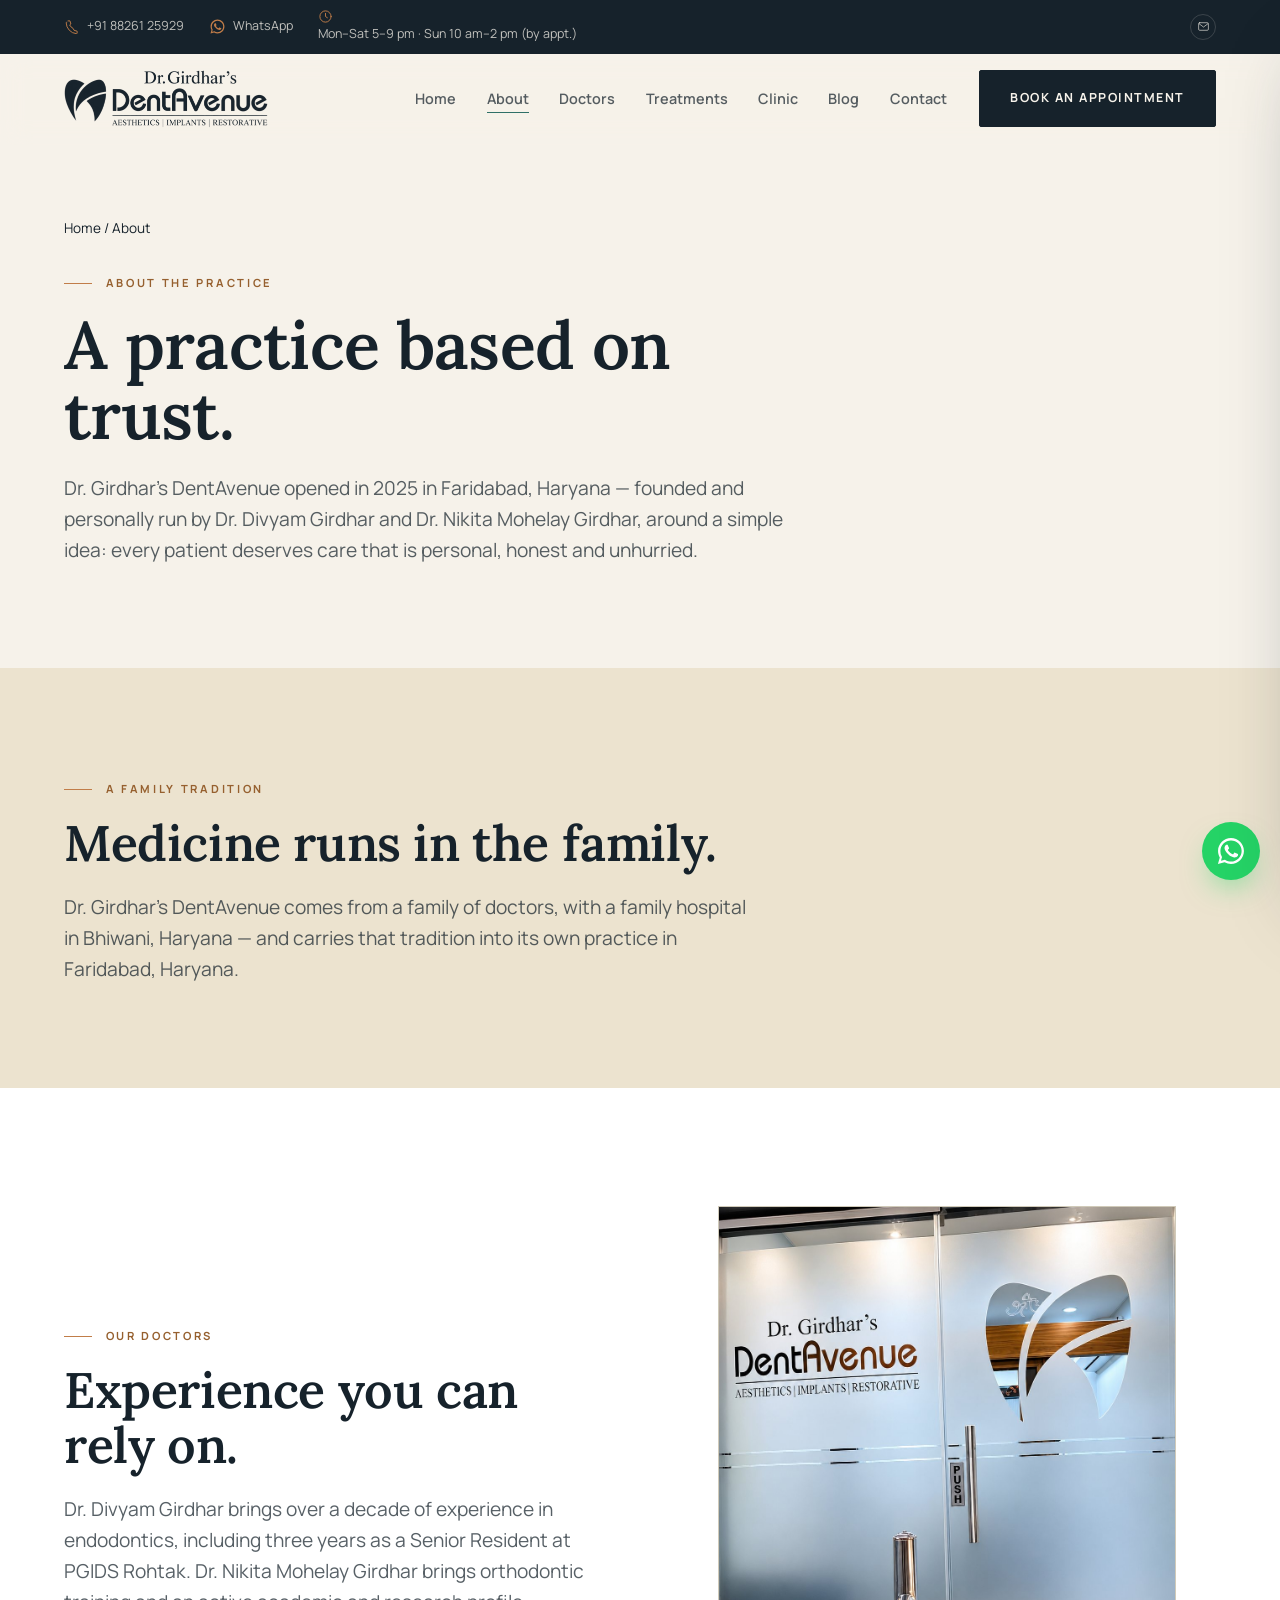
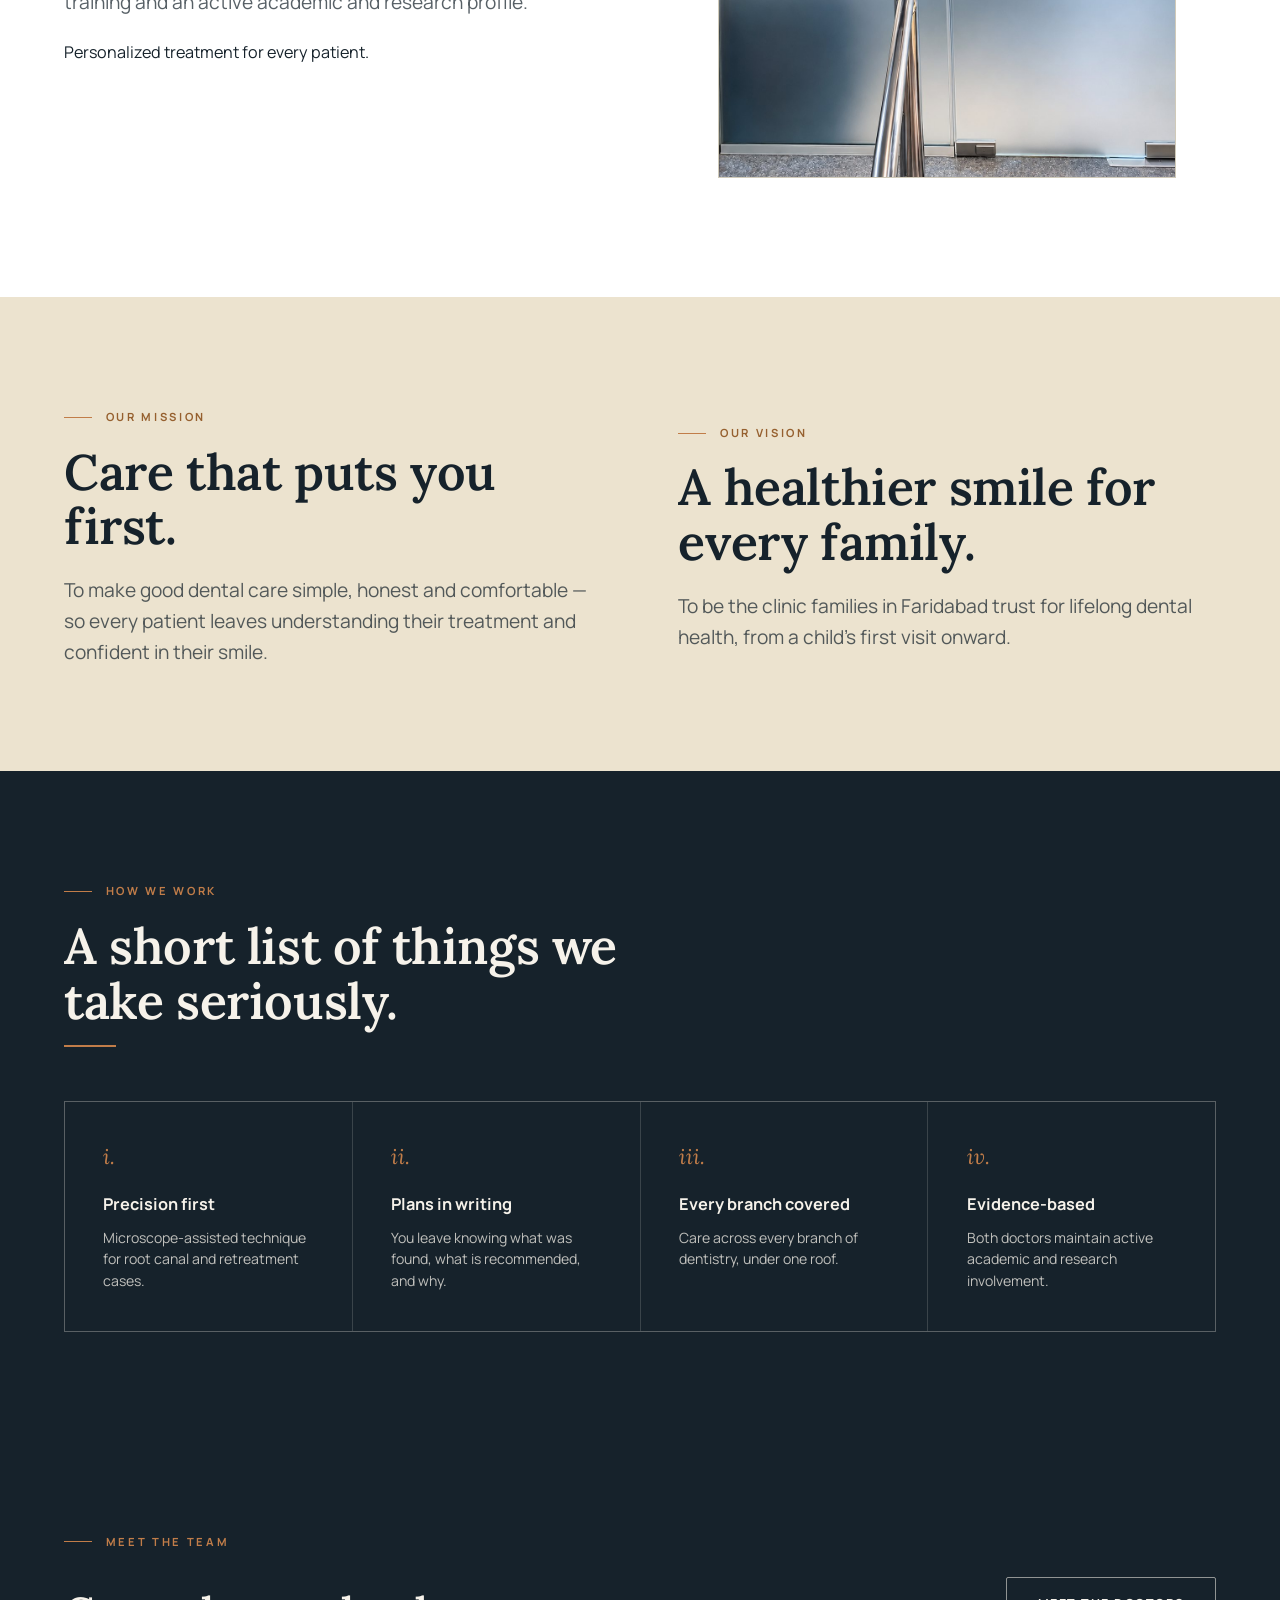
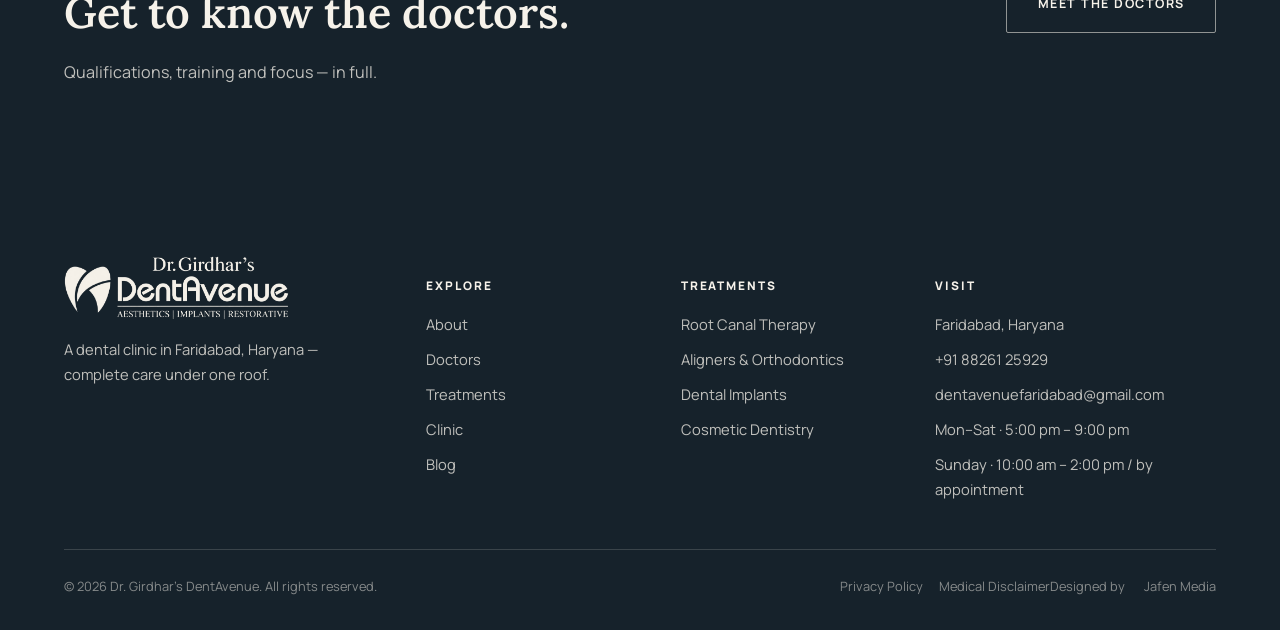
==== commit 9224eadd: "Fix footer: remove misplaced treatment items, rename column Co-Authored-By: Claude Sonnet 5.5 <norep" ====
--- a/about.html
+++ b/about.html
@@ -7,7 +7,7 @@
 <meta name="description" content="The philosophy behind Dr. Girdhar's DentAvenue, Faridabad.">
 <link rel="preconnect" href="https://fonts.googleapis.com"><link rel="preconnect" href="https://fonts.gstatic.com" crossorigin>
 <link href="https://fonts.googleapis.com/css2?family=Lora:ital,wght@0,500;0,600;0,700;1,500&family=Manrope:wght@400;500;600;700;800&display=swap" rel="stylesheet">
-<link rel="stylesheet" href="assets/css/site.css?v=e7af5d91">
+<link rel="stylesheet" href="assets/css/site.css?v=d16bfe56">
 
 </head>
 <body>
@@ -88,11 +88,9 @@
 <div class="footer-col"><h5>Explore</h5><ul>
 <li><a href="about.html">About</a></li><li><a href="doctors.html">Doctors</a></li>
 <li><a href="treatments.html">Treatments</a></li><li><a href="clinic.html">Clinic</a></li><li><a href="blog.html">Blog</a></li></ul></div>
-<div class="footer-col"><h5>Specialities</h5><ul>
+<div class="footer-col"><h5>Treatments</h5><ul>
 <li><a href="treatments.html#root-canal">Root Canal Therapy</a></li><li><a href="treatments.html#aligners">Aligners &amp; Orthodontics</a></li>
-<li><a href="treatments.html#implants">Dental Implants</a></li><li><a href="treatments.html#cosmetic">Cosmetic Dentistry</a></li>
-<li><a href="treatments.html#cosmetic"><span class="tlist__ic"><svg class="ic" viewBox="0 0 24 24" width="22" height="22" fill="none" stroke="currentColor" stroke-width="1.5" stroke-linecap="round" stroke-linejoin="round" aria-hidden="true"><path d="M12 5.2c-1.6-1.3-3.1-1.9-4.5-1.5-1.9.5-3.2 2.2-3.2 4.5 0 1.7.4 2.9.9 4.5.3 1.3.4 2.6.6 4 .2 1.5.5 3.3 1.7 3.3s1.3-1.4 1.6-2.8c.3-1.3.6-2.6 1.5-2.6s1.2 1.3 1.5 2.6c.3 1.4.5 2.8 1.6 2.8 1.2 0 1.5-1.8 1.7-3.3.2-1.4.3-2.7.6-4 .5-1.6.9-2.8.9-4.5 0-2.3-1.3-4-3.2-4.5-1.4-.4-2.9.2-4.5 1.5z"/></svg></span><span class="tlist__body"><h3>Smile Makeover</h3><p>A combined plan to improve the colour, shape and alignment of your smile.</p></span><span class="tlist__arrow"><svg class="ic" viewBox="0 0 24 24" width="18" height="18" fill="none" stroke="currentColor" stroke-width="1.5" stroke-linecap="round" stroke-linejoin="round" aria-hidden="true"><path d="M5 12h14M13 6l6 6-6 6"/></svg></span></a></li>
-<li><a href="treatments.html#screening"><span class="tlist__ic"><svg class="ic" viewBox="0 0 24 24" width="22" height="22" fill="none" stroke="currentColor" stroke-width="1.5" stroke-linecap="round" stroke-linejoin="round" aria-hidden="true"><path d="M12 5.2c-1.6-1.3-3.1-1.9-4.5-1.5-1.9.5-3.2 2.2-3.2 4.5 0 1.7.4 2.9.9 4.5.3 1.3.4 2.6.6 4 .2 1.5.5 3.3 1.7 3.3s1.3-1.4 1.6-2.8c.3-1.3.6-2.6 1.5-2.6s1.2 1.3 1.5 2.6c.3 1.4.5 2.8 1.6 2.8 1.2 0 1.5-1.8 1.7-3.3.2-1.4.3-2.7.6-4 .5-1.6.9-2.8.9-4.5 0-2.3-1.3-4-3.2-4.5-1.4-.4-2.9.2-4.5 1.5z"/></svg></span><span class="tlist__body"><h3>Oral Cancer Screening</h3><p>Routine examination to help detect suspicious changes early.</p></span><span class="tlist__arrow"><svg class="ic" viewBox="0 0 24 24" width="18" height="18" fill="none" stroke="currentColor" stroke-width="1.5" stroke-linecap="round" stroke-linejoin="round" aria-hidden="true"><path d="M5 12h14M13 6l6 6-6 6"/></svg></span></a></li></ul></div>
+<li><a href="treatments.html#implants">Dental Implants</a></li><li><a href="treatments.html#cosmetic">Cosmetic Dentistry</a></li></ul></div>
 <div class="footer-col"><h5>Visit</h5><ul>
 <li>Faridabad, Haryana</li><li><a href="tel:+918826125929">+91 88261 25929</a></li>
 <li><a href="mailto:dentavenuefaridabad@gmail.com">dentavenuefaridabad@gmail.com</a></li><li>Mon–Sat · 5:00 pm – 9:00 pm</li><li>Sunday · 10:00 am – 2:00 pm / by appointment</li></ul></div>
--- a/assets/css/site.css
+++ b/assets/css/site.css
@@ -386,9 +386,9 @@
 /* ------------------------------ Circular doctor portraits (homepage teaser) ------------------------------ */
 .doc-circles{ display:grid; grid-template-columns:repeat(2,1fr); gap:clamp(2rem,4vw,3.5rem); }
 .doc-circle{ text-align:center; }
-.doc-circle__ph{ width:150px; height:150px; border-radius:50%; margin-inline:auto; border:3px solid var(--cream); background:linear-gradient(170deg,rgba(255,255,255,.1),rgba(255,255,255,.02)); display:flex; align-items:center; justify-content:center; color:var(--copper); margin-bottom:1.3rem; overflow:hidden; }
+.doc-circle__ph{ width:min(320px,100%); aspect-ratio:4/5; border-radius:4px; margin-inline:auto; border:1px solid var(--line-dark); background:linear-gradient(170deg,rgba(255,255,255,.1),rgba(255,255,255,.02)); display:flex; align-items:center; justify-content:center; color:var(--copper); margin-bottom:1.6rem; overflow:hidden; box-shadow:0 30px 60px -34px rgba(0,0,0,.6); }
 .doc-circle__ph svg{ width:40px; height:40px; }
-.doc-circle__ph img{ width:100%; height:100%; object-fit:cover; transform:scale(1.7); transform-origin:50% 27%; }
+.doc-circle__ph img{ width:100%; height:100%; object-fit:cover; object-position:50% 15%; }
 .doc-circle h3{ font-family:var(--f-serif); font-weight:700; font-size:1.3rem; color:var(--cream); }
 .doc-circle__role{ font-size:.74rem; font-weight:800; letter-spacing:.1em; text-transform:uppercase; color:var(--copper); margin:.5rem 0 .9rem; }
 .doc-circle__rule{ width:30px; height:1px; background:var(--copper); margin:0 auto .9rem; }
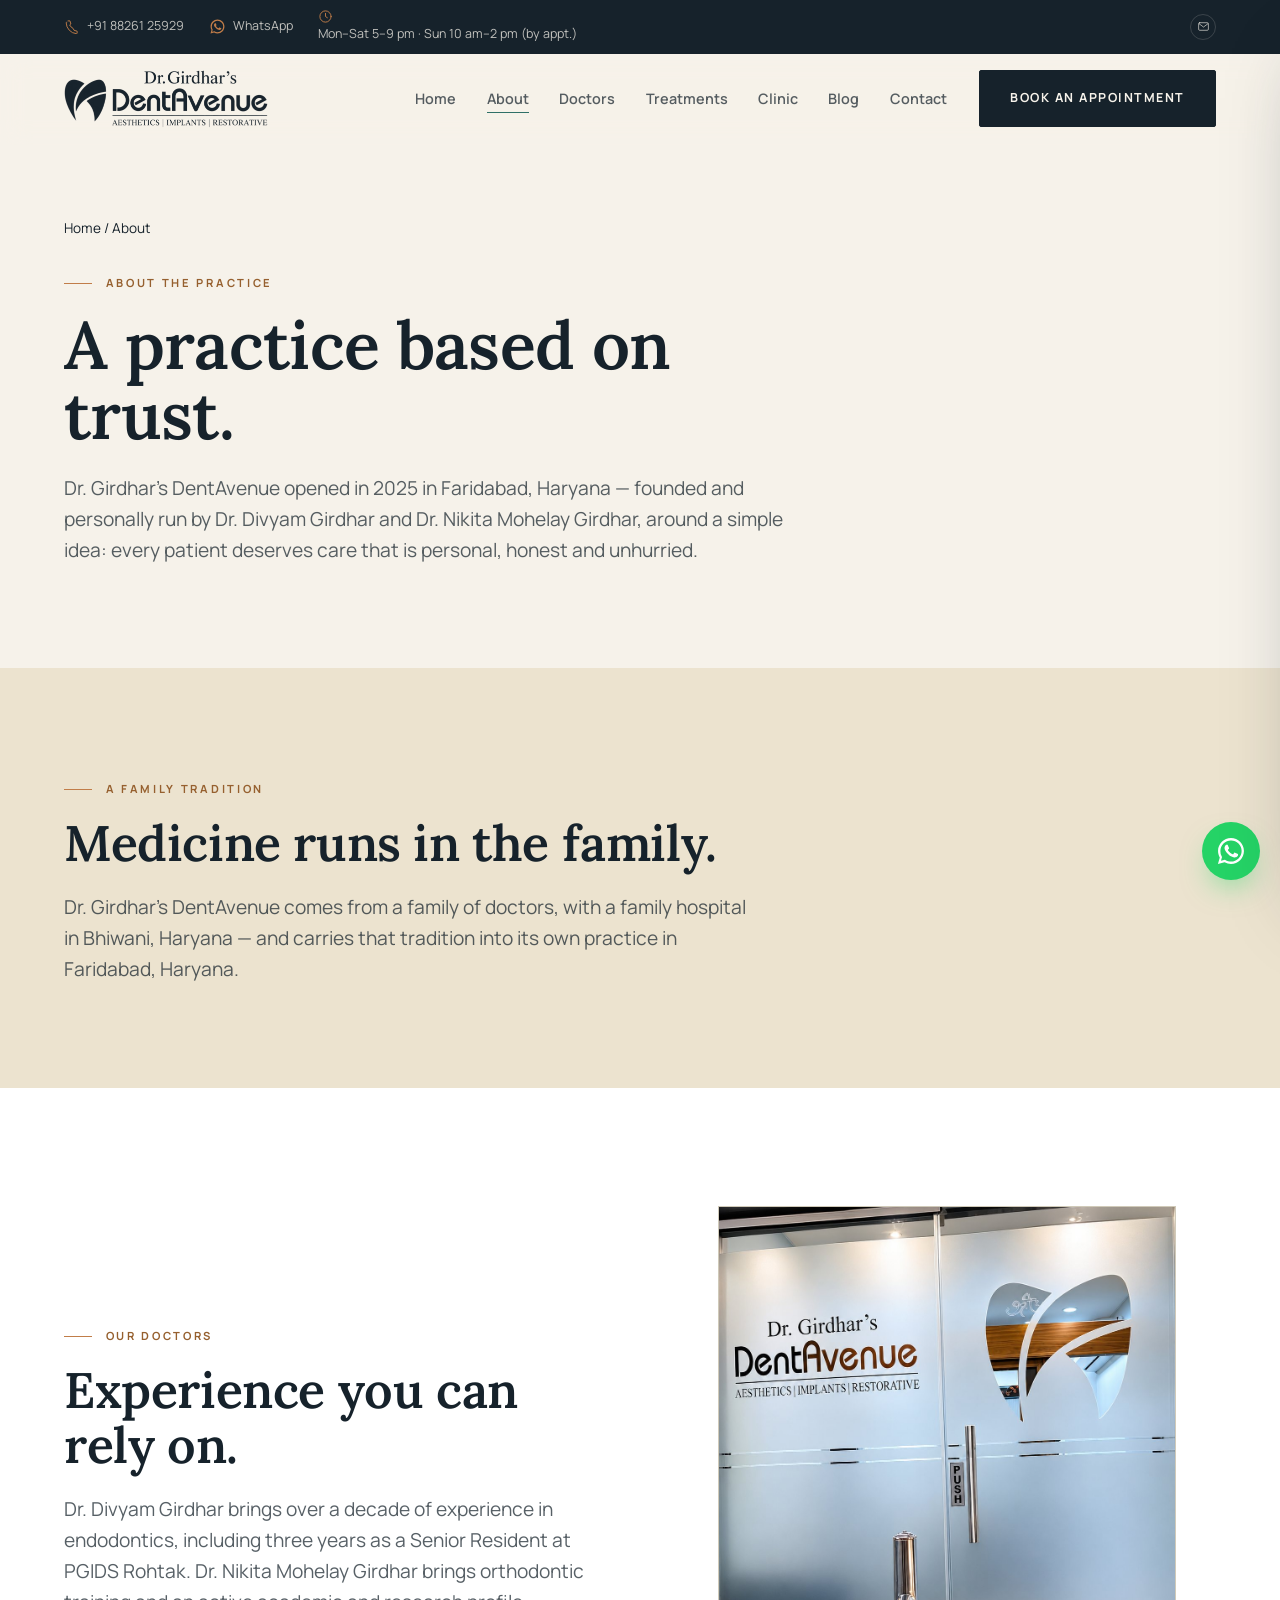
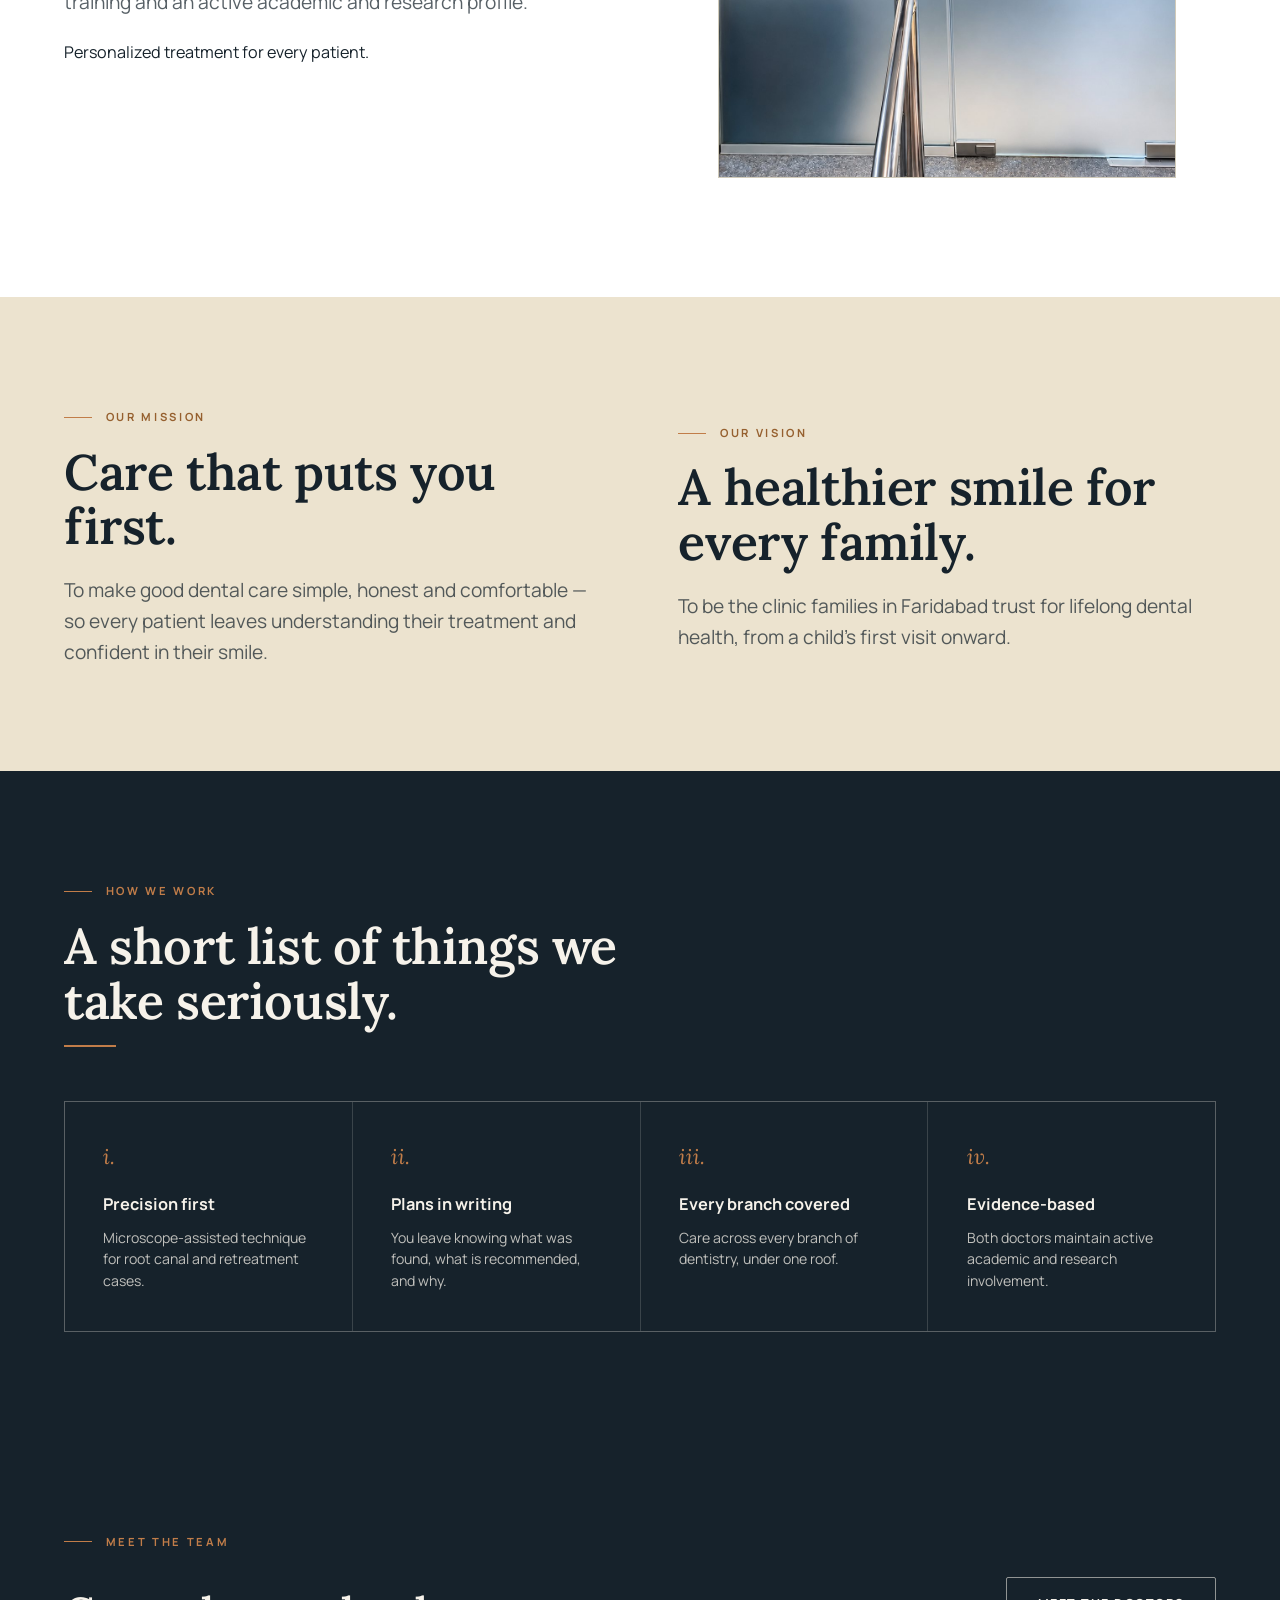
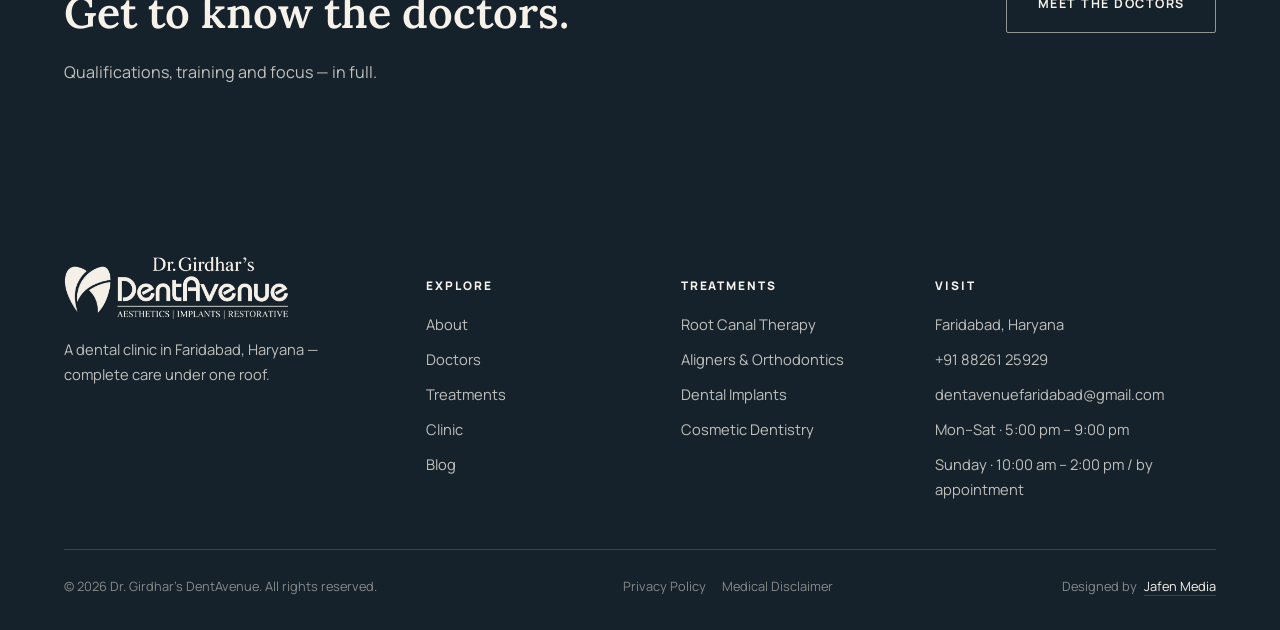
==== commit d280ff44: "Separate Jafen Media credit from footer legal links Co-Authored-By: Claude Sonnet 5.5 <noreply@anthr" ====
--- a/about.html
+++ b/about.html
@@ -7,7 +7,12 @@
 <meta name="description" content="The philosophy behind Dr. Girdhar's DentAvenue, Faridabad.">
 <link rel="preconnect" href="https://fonts.googleapis.com"><link rel="preconnect" href="https://fonts.gstatic.com" crossorigin>
 <link href="https://fonts.googleapis.com/css2?family=Lora:ital,wght@0,500;0,600;0,700;1,500&family=Manrope:wght@400;500;600;700;800&display=swap" rel="stylesheet">
-<link rel="stylesheet" href="assets/css/site.css?v=d16bfe56">
+<meta name="theme-color" content="#16222B">
+<noscript><style>[data-reveal]{opacity:1!important;transform:none!important}</style></noscript>
+<link rel="icon" type="image/png" href="assets/img/favicon.png">
+<link rel="apple-touch-icon" href="assets/img/favicon.png">
+<meta property="og:type" content="website"><meta property="og:title" content="About — Dr. Girdhar's DentAvenue"><meta property="og:description" content="The philosophy behind Dr. Girdhar's DentAvenue, Faridabad."><meta property="og:image" content="assets/img/og.jpg">
+<link rel="stylesheet" href="assets/css/site.css?v=77bdec73">
 
 </head>
 <body>
@@ -55,7 +60,7 @@
 <p class="lead" style="margin-top:1.3rem">Dr. Girdhar's DentAvenue comes from a family of doctors, with a family hospital in Bhiwani, Haryana — and carries that tradition into its own practice in Faridabad, Haryana.</p>
 </div>
 </div></section><section class="section bg-card"><div class="wrap split split--rev">
-<div class="split__media" data-reveal><figure class="frame frame--tall frame--duo"><img src="assets/img/entrance.jpg" alt="Clinic entrance"></figure></div>
+<div class="split__media" data-reveal><figure class="frame frame--tall frame--duo"><img loading="lazy" decoding="async" src="assets/img/entrance.jpg" alt="Clinic entrance"></figure></div>
 <div data-reveal>
 <span class="eyebrow">Our doctors</span>
 <h2 class="display-2">Experience you can rely on.</h2>
@@ -82,7 +87,7 @@
 <footer class="site-footer">
 <div class="wrap footer-grid">
 <div>
-<img class="footer-logo" src="assets/img/logo-light.png" alt="Dr. Girdhar's DentAvenue">
+<img loading="lazy" decoding="async" class="footer-logo" src="assets/img/logo-light.png" alt="Dr. Girdhar's DentAvenue">
 <p class="footer-brand__stmt">A dental clinic in Faridabad, Haryana — complete care under one roof.</p>
 </div>
 <div class="footer-col"><h5>Explore</h5><ul>
@@ -97,7 +102,8 @@
 </div>
 <div class="wrap footer-bottom">
 <span>&copy; 2026 Dr. Girdhar's DentAvenue. All rights reserved.</span>
-<span><a href="privacy.html">Privacy Policy</a><a href="disclaimer.html">Medical Disclaimer</a><span class="footer__credit">Designed by <a href="https://jafenmedia.com" target="_blank" rel="noopener">Jafen Media</a></span></span>
+<span class="footer-bottom__links"><a href="privacy.html">Privacy Policy</a><a href="disclaimer.html">Medical Disclaimer</a></span>
+<span class="footer__credit">Designed by <a href="https://jafenmedia.com" target="_blank" rel="noopener">Jafen Media</a></span>
 </div>
 </footer>
 
@@ -108,6 +114,6 @@
 <a class="is-primary" href="https://wa.me/918826125929?text=Hello%20Dr.%20Girdhar%27s%20DentAvenue%2C%20I%20would%20like%20to%20book%20an%20appointment." target="_blank" rel="noopener"><svg class="ic" viewBox="0 0 24 24" width="18" height="18" fill="none" stroke="currentColor" stroke-width="1.5" stroke-linecap="round" stroke-linejoin="round" aria-hidden="true"><path d="M5 12h14M13 6l6 6-6 6"/></svg><span>Book</span></a>
 </div></nav>
 
-<script src="assets/js/site.js?v=7b9635f5"></script>
+<script src="assets/js/site.js?v=81eb8e31"></script>
 </body>
 </html>
--- a/assets/css/site.css
+++ b/assets/css/site.css
@@ -108,7 +108,7 @@
 .topbar__soc a{ width:26px; height:26px; display:inline-flex; align-items:center; justify-content:center; border-radius:50%; border:1px solid var(--line-dark); transition:border-color .25s, color .25s; }
 .topbar__soc a:hover{ border-color:var(--copper); color:var(--copper); }
 .topbar__soc svg{ width:13px; height:13px; }
-@media (max-width:760px){ .topbar__info span:last-child{ display:none; } }
+@media (max-width:760px){ .topbar__info > span{ display:none; } .topbar__info{ gap:1.2rem; } }
 
 /* ------------------------------ Header ------------------------------ */
 .site-header{ position:sticky; top:0; z-index:100; background:color-mix(in srgb, var(--paper) 88%, transparent); backdrop-filter:blur(14px) saturate(140%); border-bottom:1px solid transparent; transition:border-color .3s, box-shadow .3s; }
@@ -140,7 +140,7 @@
 /* ------------------------------ Hero (no real photos yet — pattern + text) ------------------------------ */
 .hero{ position:relative; min-height:min(90vh,780px); display:flex; align-items:center; overflow:hidden; color:var(--cream); background:linear-gradient(155deg,#132029 0%,#1C3B38 55%,#2F7067 130%); }
 .hero__pattern{ position:absolute; inset:0; opacity:.5; pointer-events:none; }
-.hero__inner{ position:relative; z-index:3; width:100%; padding-block:clamp(3rem,7vw,4.5rem); }
+.hero__inner{ position:relative; z-index:3; width:min(100% - 2 * var(--gutter), var(--wrap)); padding-block:clamp(3rem,7vw,4.5rem); }
 .hero__grid{ display:grid; grid-template-columns:1.1fr .9fr; gap:clamp(2.4rem,6vw,5rem); align-items:center; }
 .hero__eyebrow{ display:inline-flex; align-items:center; gap:.85rem; font-weight:700; font-size:.72rem; letter-spacing:.26em; text-transform:uppercase; color:var(--copper); margin-bottom:1.5rem; }
 .hero__eyebrow::before{ content:""; width:32px; height:1px; background:var(--copper); }
@@ -163,7 +163,7 @@
 .frame--duo::after{ display:none; content:""; position:absolute; inset:0; background:linear-gradient(155deg, rgba(47,112,103,.14), rgba(193,125,73,.08)); mix-blend-mode:multiply; pointer-events:none; }
 .hero__side svg{ width:40px; height:40px; color:var(--copper); }
 .hero__side span{ font-size:.85rem; color:rgba(246,242,234,.65); max-width:22ch; }
-@media (max-width:900px){ .hero__grid{ grid-template-columns:1fr; } .hero__side{ order:-1; max-width:300px; margin-inline:auto; aspect-ratio:5/4; } }
+@media (max-width:900px){ .hero__grid{ grid-template-columns:1fr; } .hero__side{ order:-1; width:100%; max-width:440px; margin-inline:auto; aspect-ratio:4/3; } }
 
 /* ----------------------------- Fact strip ----------------------------- */
 .factstrip{ background:var(--paper); border-bottom:1px solid var(--line); padding-block:clamp(2.4rem,5vw,3.6rem); }
@@ -348,7 +348,7 @@
 .mobar a{ display:flex; flex-direction:column; align-items:center; gap:.3rem; padding:.75rem 0; color:var(--cream-70); font-size:.68rem; font-weight:700; letter-spacing:.04em; }
 .mobar a.is-primary{ background:var(--copper); color:#fff; }
 .mobar svg{ width:19px; height:19px; }
-@media (max-width:860px){ .mobar{ display:block; } .wa-fab{ bottom:78px; } body{ padding-bottom:60px; } }
+@media (max-width:860px){ .mobar{ display:block; padding-bottom:env(safe-area-inset-bottom); } .wa-fab{ display:none; } body{ padding-bottom:calc(62px + env(safe-area-inset-bottom)); } }
 
 /* ------------------------------ Reveal-on-scroll ------------------------------ */
 [data-reveal]{ opacity:0; transform:translateY(22px); transition:opacity .85s var(--ease), transform .85s var(--ease); }
@@ -398,3 +398,60 @@
 .brand__logo{ height:58px; width:auto; display:block; }
 .footer-logo{ height:64px; width:auto; display:block; margin-bottom:1rem; }
 @media (max-width:560px){ .brand__logo{ height:46px; } }
+
+.doc-showcase{ position:relative; overflow:hidden; background:radial-gradient(900px 420px at 50% 0%, rgba(193,125,73,.16), transparent 70%), var(--ink); }
+.doc-showcase .section-head h2{ max-width:none; }
+.doc-cards{ display:grid; grid-template-columns:repeat(2,minmax(0,1fr)); gap:clamp(1.6rem,3vw,2.6rem); max-width:1000px; margin:clamp(2.4rem,5vw,3.6rem) auto 0; }
+.doc-card{ display:block; position:relative; border:1px solid var(--line-dark); background:linear-gradient(180deg,rgba(255,255,255,.05),rgba(255,255,255,.015)); overflow:hidden; transition:transform .5s var(--ease), border-color .4s, box-shadow .5s; }
+.doc-card:hover{ transform:translateY(-8px); border-color:var(--copper); box-shadow:0 40px 70px -40px rgba(0,0,0,.8); }
+.doc-card__img{ position:relative; aspect-ratio:1/1.08; overflow:hidden; }
+.doc-card__img img{ width:100%; height:100%; object-fit:cover; object-position:50% 12%; transition:transform 1.2s var(--ease); }
+.doc-card:hover .doc-card__img img{ transform:scale(1.05); }
+.doc-card__img::after{ content:""; position:absolute; inset:auto 0 0 0; height:45%; background:linear-gradient(to top, #16222B 4%, transparent); }
+.doc-card__body{ position:relative; padding:0 clamp(1.4rem,3vw,2rem) clamp(1.6rem,3vw,2.1rem); margin-top:-3.2rem; text-align:left; }
+.doc-card__role{ display:block; font-size:.68rem; font-weight:800; letter-spacing:.12em; text-transform:uppercase; color:var(--copper); margin-bottom:.6rem; }
+.doc-card h3{ font-family:var(--f-serif); font-weight:600; font-size:clamp(1.35rem,2.4vw,1.75rem); color:var(--cream); }
+.doc-card .doc-circle__rule{ display:block; margin:.9rem 0; }
+.doc-card p{ color:var(--cream-70); font-size:.92rem; line-height:1.55; margin:0 0 1.1rem; }
+.doc-card__more{ display:inline-flex; align-items:center; gap:.5rem; font-size:.78rem; font-weight:700; letter-spacing:.1em; text-transform:uppercase; color:var(--cream); border-bottom:1px solid var(--line-dark); padding-bottom:.35rem; }
+@media (max-width:700px){ .doc-cards{ grid-template-columns:1fr; } }
+
+@media (max-width:560px){
+  .footer-grid{ grid-template-columns:1fr 1fr; gap:2rem 1.4rem; }
+  .footer-grid > div:first-child, .footer-grid > div:last-child{ grid-column:1 / -1; }
+  .hero__side__tag{ left:10px; bottom:10px; padding:.45rem .7rem; font-size:.6rem; }
+  .hero__title{ font-size:clamp(2.2rem,10vw,2.7rem); }
+  .btn{ padding:1rem 1.5rem; }
+  .doc-card__img{ aspect-ratio:1/1; }
+}
+@media (hover:none){ .doc-card:hover{ transform:none; } }
+.contact-card p, .footer-col li{ overflow-wrap:anywhere; }
+.contact-grid > *{ min-width:0; }
+
+/* ------------------------------ Desktop polish ------------------------------ */
+html{ scroll-padding-top:110px; }
+::selection{ background:var(--copper); color:#fff; }
+:focus-visible{ outline:2px solid var(--copper); outline-offset:3px; border-radius:2px; }
+.brand__logo{ transition:height .35s var(--ease); }
+.site-header.scrolled .brand__logo{ height:48px; }
+@media (min-width:1000px){
+  .tlist{ display:grid; grid-template-columns:1fr 1fr; column-gap:clamp(2.5rem,5vw,5rem); }
+  .tlist li:last-child{ border-bottom:0; }
+  .tlist li:nth-last-child(-n+2){ border-bottom:1px solid var(--line); }
+}
+.btn:hover{ transform:translateY(-2px); box-shadow:0 14px 28px -16px rgba(22,34,43,.55); }
+.hero__side.has-img.is-slideshow img.is-active{ animation:kenburns 9s ease-out forwards; }
+@keyframes kenburns{ from{ transform:scale(1.08); } to{ transform:scale(1); } }
+@media (prefers-reduced-motion:reduce){ .hero__side.has-img.is-slideshow img.is-active{ animation:none; } }
+.slide-dots{ position:absolute; right:16px; bottom:20px; z-index:3; display:flex; gap:8px; }
+.slide-dots i{ display:block; width:22px; height:2px; background:rgba(246,242,234,.4); transition:background .4s, width .4s var(--ease); }
+.slide-dots i.on{ background:var(--copper); width:34px; }
+.blog-card:hover h3{ color:var(--teal-d); }
+.blog-card .frame img{ transition:transform 1.2s var(--ease); }
+.blog-card:hover .frame img{ transform:scale(1.05); }
+.feat{ transition:background .4s var(--ease), transform .4s var(--ease); }
+
+.footer-bottom{ align-items:center; row-gap:.8rem; }
+.footer-bottom .footer__credit a{ margin-left:.3em; color:var(--cream); border-bottom:1px solid var(--line-dark); }
+.footer-bottom .footer__credit a:hover{ color:var(--copper); border-color:var(--copper); }
+@media (max-width:700px){ .footer-bottom > span{ flex:1 1 100%; } .footer-bottom__links a:first-child{ margin-left:0; } }
